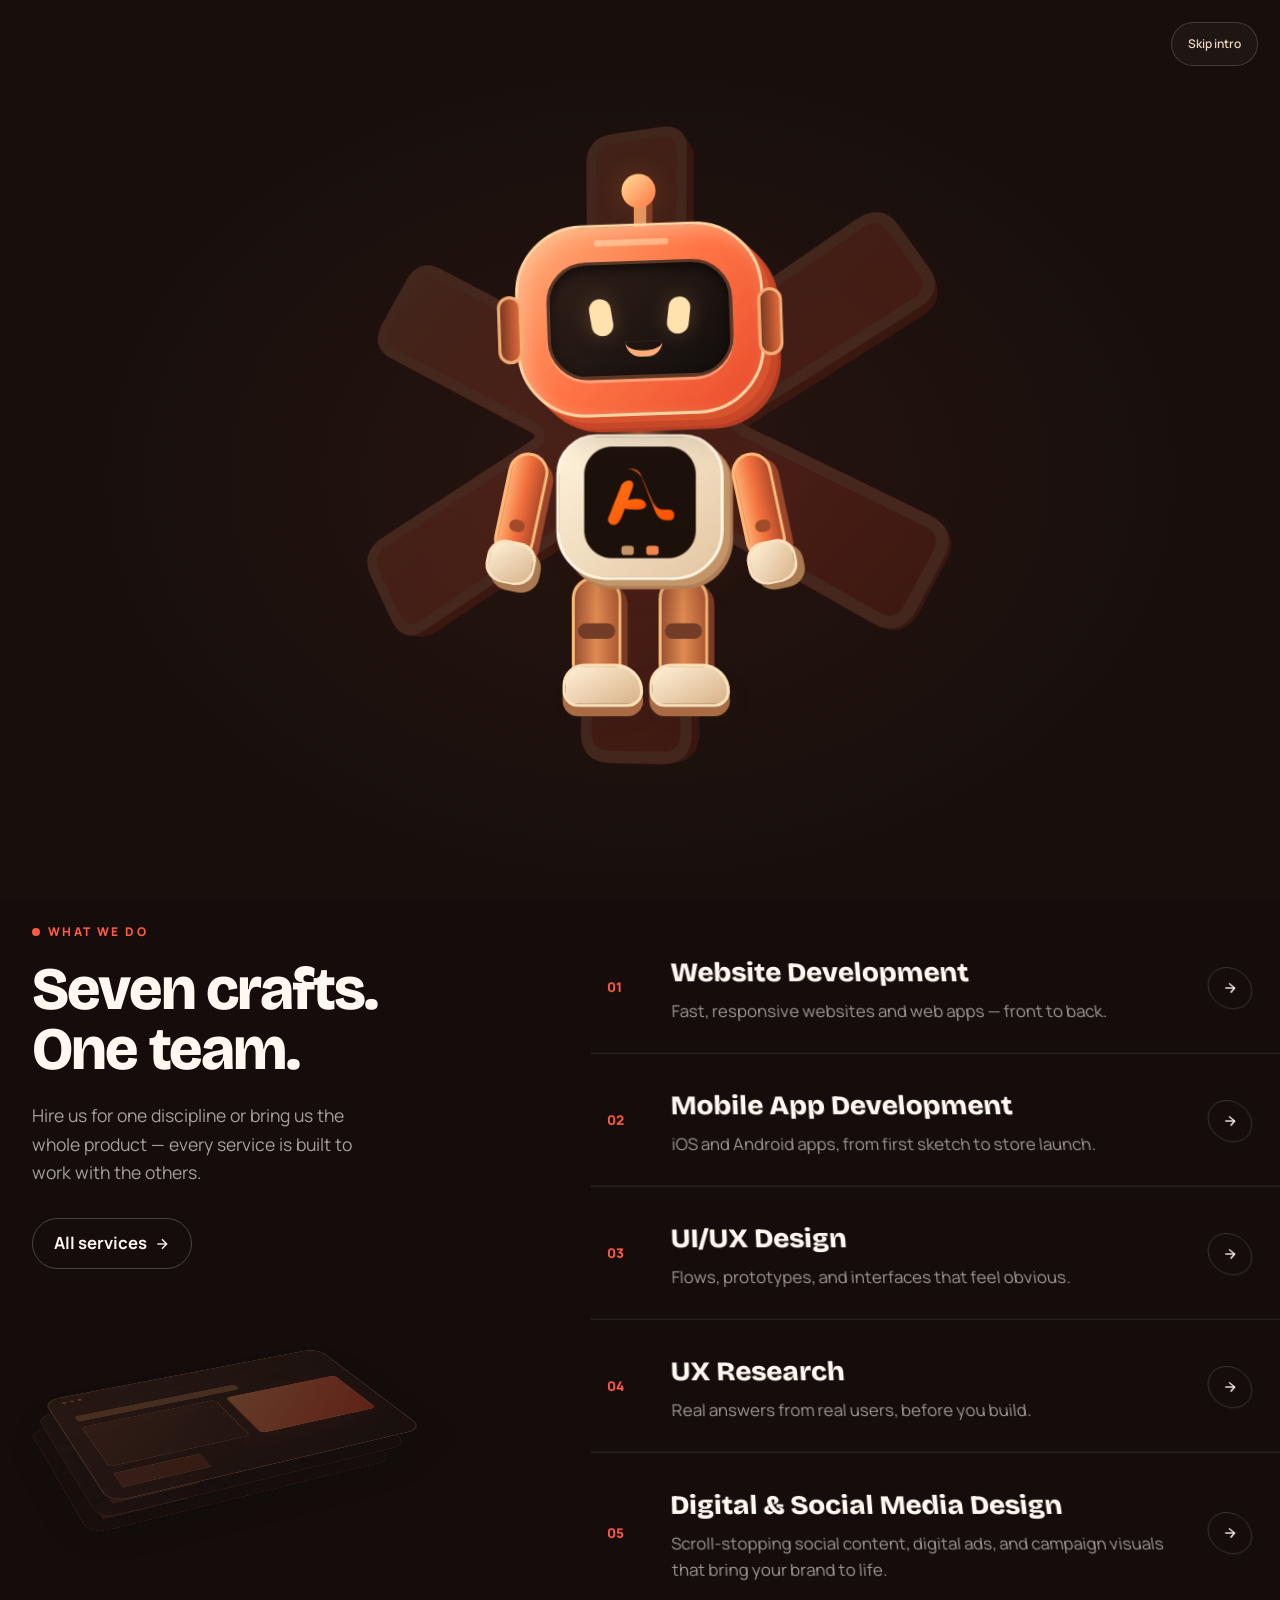
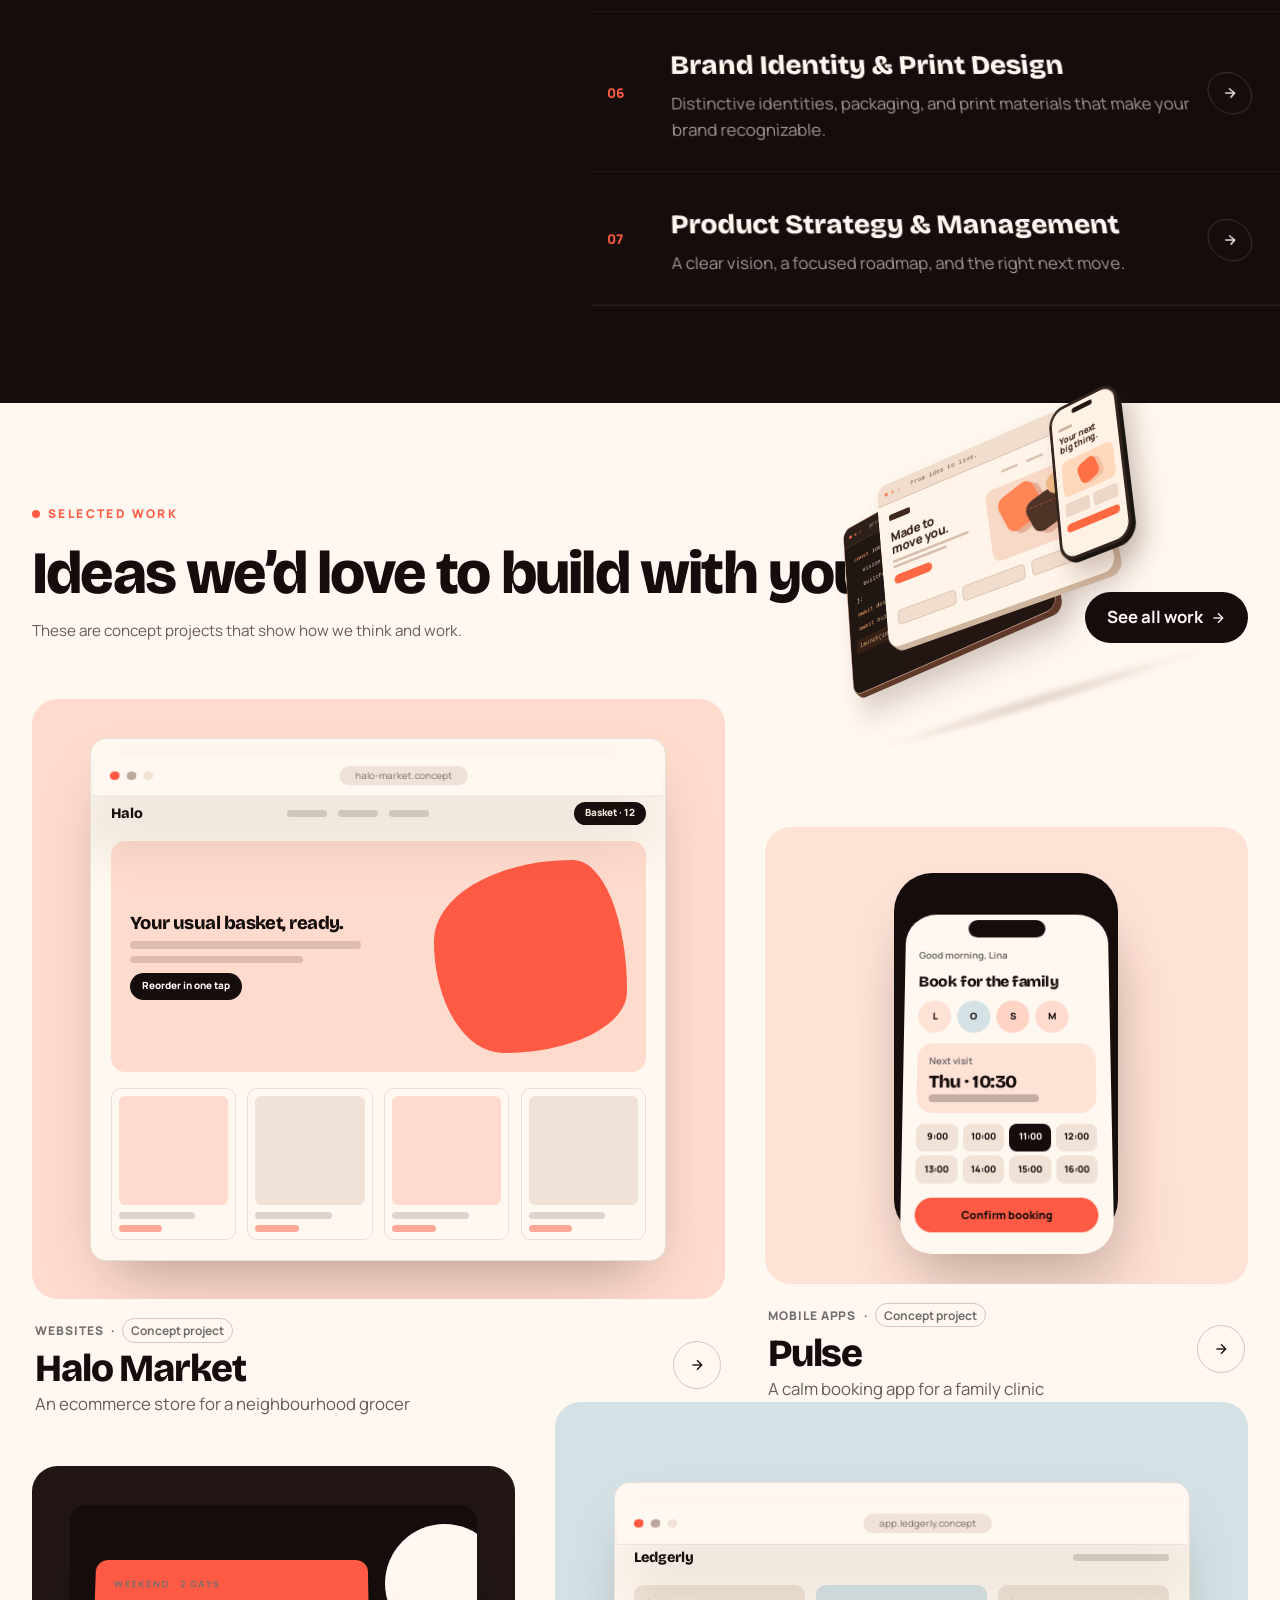
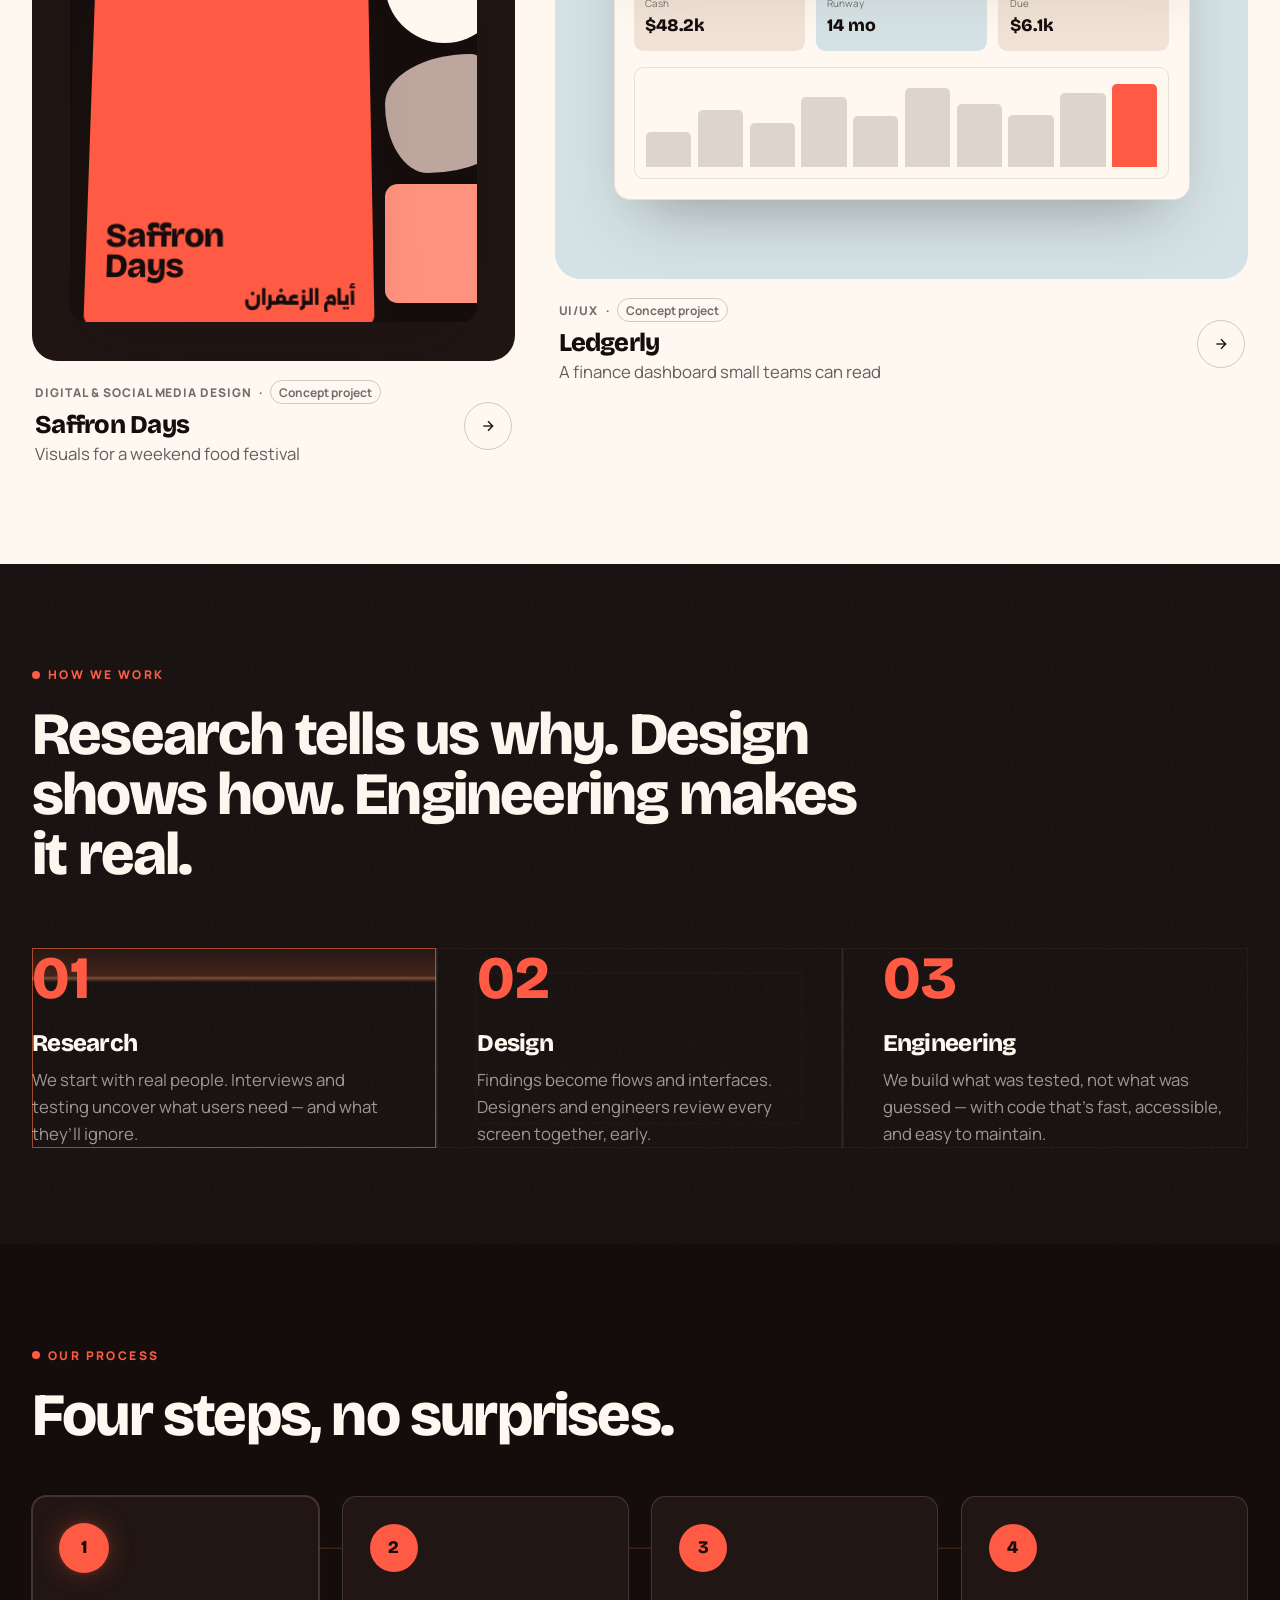
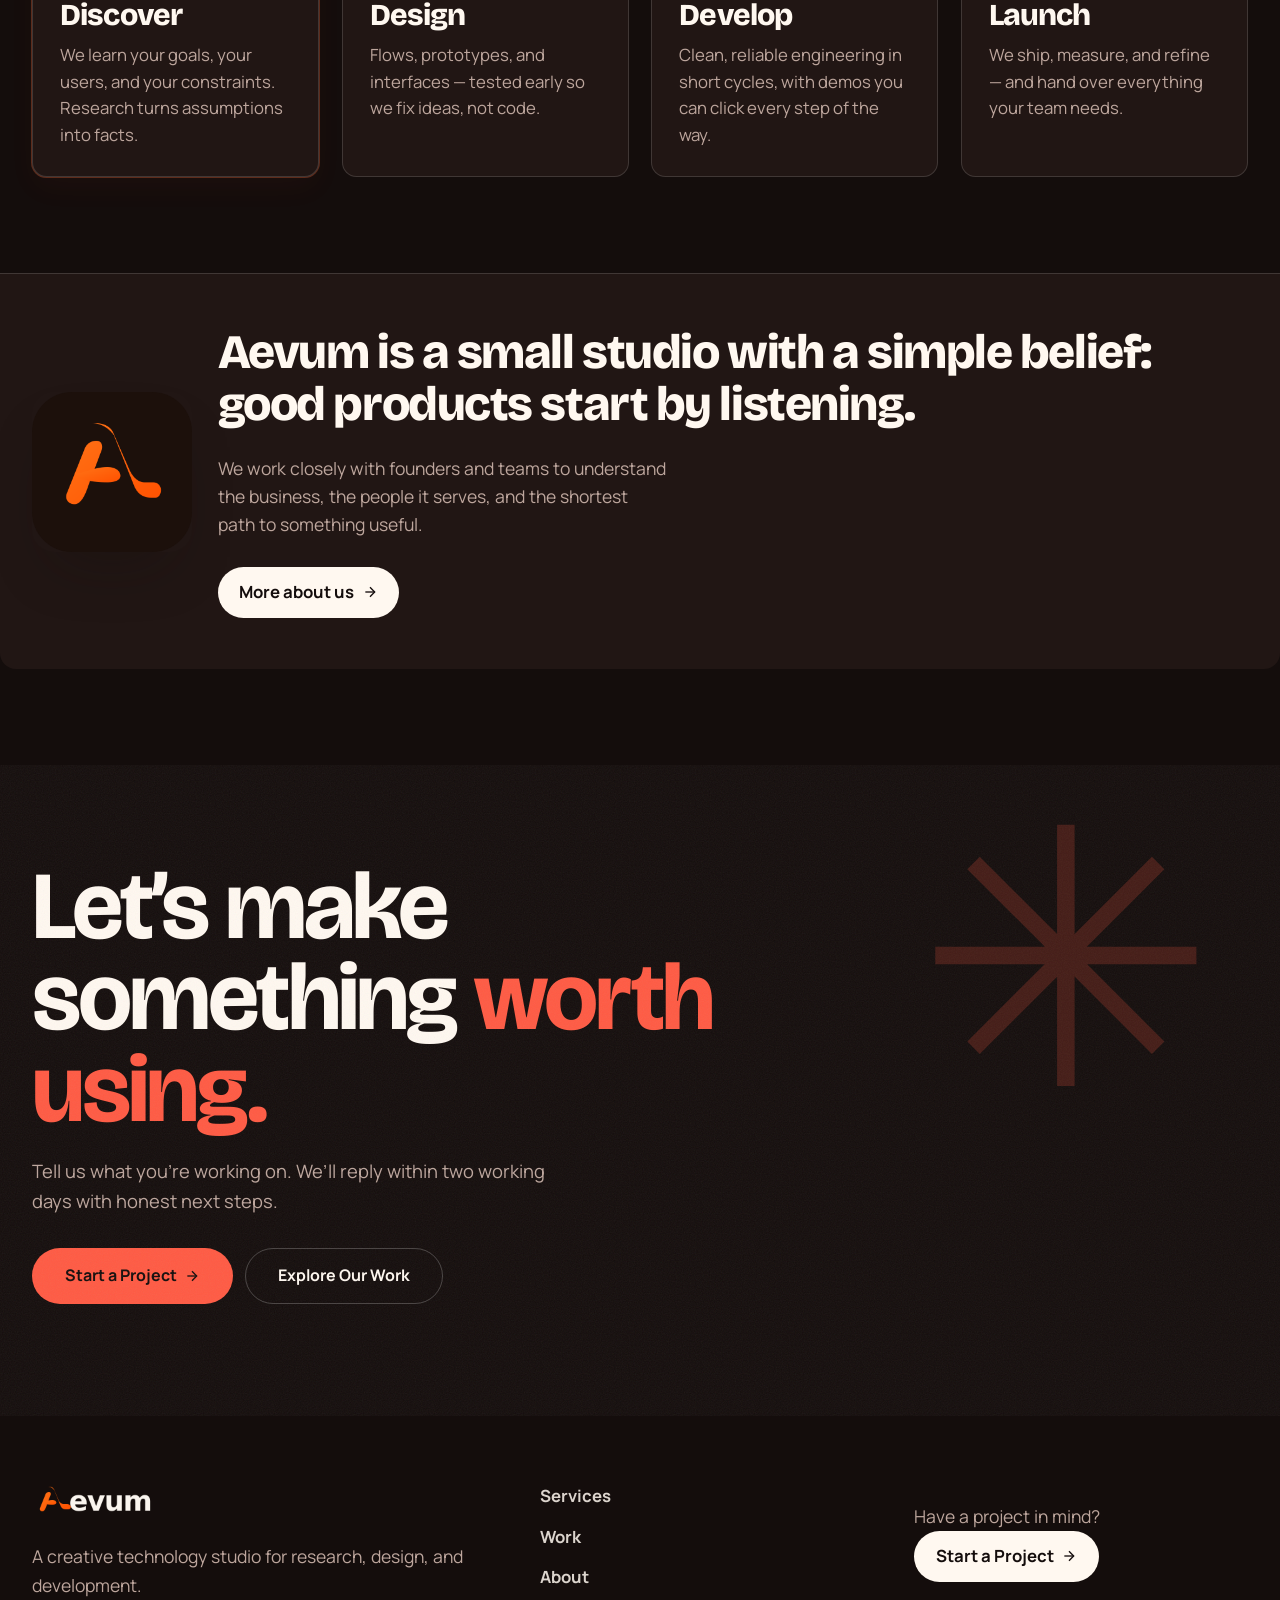
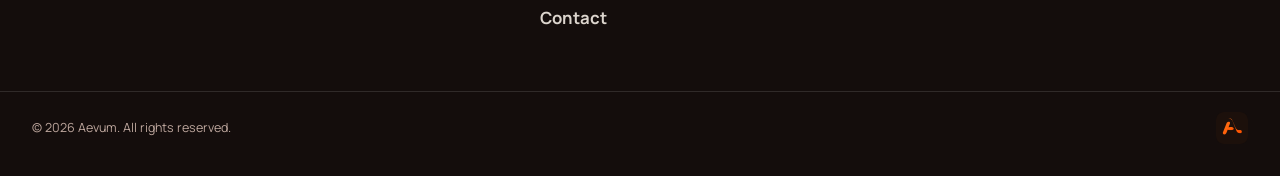
==== pages/index/index.html @ 6c9bf8fb "create" ====
<!DOCTYPE html>
<html lang="en" dir="ltr" data-title-en="Aevum — Websites &amp; mobile apps, designed and built" data-title-ar="Aevum — مواقع وتطبيقات، نصممها ونبنيها">
<head>
<meta charset="utf-8">
<meta name="viewport" content="width=device-width, initial-scale=1">
<title>Aevum — Websites &amp; mobile apps, designed and built</title>
<meta name="description" content="Aevum brings together websites, mobile apps, UI/UX, research, Digital &amp; Social Media Design, Brand Identity &amp; Print Design, and product strategy.">
<meta name="theme-color" content="#140D0C">
<link rel="icon" href="../images/favicon.png">
<link rel="preconnect" href="https://fonts.googleapis.com">
<link rel="preconnect" href="https://fonts.gstatic.com" crossorigin>
<link href="https://fonts.googleapis.com/css2?family=Alexandria:wght@500;700;800&family=Bricolage+Grotesque:opsz,wght@12..96,500;12..96,700;12..96,800&family=IBM+Plex+Sans+Arabic:wght@400;500;600;700&family=Manrope:wght@400;500;600;700;800&display=swap" rel="stylesheet">
<link rel="stylesheet" href="index.css">
<link rel="stylesheet" href="../shared/page-scenes.css">
<link rel="stylesheet" href="../shared/page-walker.css">
<link rel="stylesheet" href="../shared/logo-word-drips.css">
<link rel="stylesheet" href="../shared/mobile-refinement.css">
<link rel="stylesheet" href="../shared/header-glass.css">
<link rel="stylesheet" href="../shared/studio-intro.css">
</head>
<body data-page="home">
<a class="skip" href="#main" data-en="Skip to content" data-ar="تخطَّ إلى المحتوى">Skip to content</a>
<header class="site-header">
  <div class="wrap header-bar">
    <a class="logo" href="index.html" aria-label="Aevum — home"><img src="../images/logo.png" alt="Aevum" width="480" height="120"></a>
    <nav class="nav" aria-label="Main">
      <a href="../services/services.html" data-en="Services" data-ar="الخدمات">Services</a>
      <a href="../work/work.html" data-en="Work" data-ar="أعمالنا">Work</a>
      <a href="../about/about.html" data-en="About" data-ar="من نحن">About</a>
      <a href="../contact/contact.html" data-en="Contact" data-ar="تواصل معنا">Contact</a>
    </nav>
    <div class="tools">
      <div class="lang" role="group" aria-label="Language">
        <button type="button" data-set-lang="en" aria-pressed="true">EN</button>
        <button type="button" data-set-lang="ar" aria-pressed="false">ع</button>
      </div>
      <a class="btn btn-brand" href="../contact/contact.html"><span data-en="Start a Project" data-ar="ابدأ مشروعك">Start a Project</span><span class="flip ico" aria-hidden="true"><svg viewBox="0 0 24 24" fill="none" stroke="currentColor" stroke-width="2"><path d="M5 12h14"/><path d="m12 5 7 7-7 7"/></svg></span></a>
    </div>
    <button class="menu-btn" type="button" aria-expanded="false" aria-controls="mobile-menu" aria-label="Menu"><span></span></button>
  </div>
  <div class="wrap menu-panel" id="mobile-menu">
    <a href="../services/services.html" data-en="Services" data-ar="الخدمات">Services</a>
    <a href="../work/work.html" data-en="Work" data-ar="أعمالنا">Work</a>
    <a href="../about/about.html" data-en="About" data-ar="من نحن">About</a>
    <a href="../contact/contact.html" data-en="Contact" data-ar="تواصل معنا">Contact</a>
    <div class="menu-tools">
      <div class="lang" role="group" aria-label="Language">
        <button type="button" data-set-lang="en" aria-pressed="true">EN</button>
        <button type="button" data-set-lang="ar" aria-pressed="false">ع</button>
      </div>
      <a class="btn btn-brand" href="../contact/contact.html"><span data-en="Start a Project" data-ar="ابدأ مشروعك">Start a Project</span></a>
    </div>
  </div>
</header>
<main id="main">
  <section class="hero studio-hero">
    <img class="bg studio-art" src="../images/hero.jpg" alt="" aria-hidden="true" width="1920" height="1024">
    <div class="wrap hero-inner">
      <div class="hero-copy reveal">
        <p class="eyebrow"><i class="dot"></i><span data-en="Independent creative technology studio" data-ar="استوديو مستقل للتقنية الإبداعية">Independent creative technology studio</span></p>
        <h1>
          <span class="display">Aevum<span class="star">*</span></span>
          <span class="sub" data-en="Ideas into impact." data-ar="من الفكرة إلى الأثر.">Ideas into impact.</span>
        </h1>
        <p class="lede" data-en="Strategy, design, and technology. Connected to build brands and digital products that move your business forward." data-ar="الاستراتيجية والتصميم والتقنية معاً لبناء علامات ومنتجات رقمية تدفع أعمالك إلى الأمام.">Strategy, design, and technology. Connected to build brands and digital products that move your business forward.</p>
        <div class="actions">
          <a class="btn btn-brand btn-lg brand-button" href="../contact/contact.html"><span data-en="Start a Project" data-ar="ابدأ مشروعك">Start a Project</span><span class="flip ico" aria-hidden="true"><svg viewBox="0 0 24 24" fill="none" stroke="currentColor" stroke-width="2"><path d="M5 12h14"/><path d="m12 5 7 7-7 7"/></svg></span></a>
          <a class="btn btn-ghost btn-lg brand-button" href="../work/work.html"><span data-en="Selected work" data-ar="أعمال مختارة">Selected work</span><span class="flip ico" aria-hidden="true"><svg viewBox="0 0 24 24" fill="none" stroke="currentColor" stroke-width="2"><path d="M5 12h14"/><path d="m12 5 7 7-7 7"/></svg></span></a>
        </div>
      </div>
      <p class="pulse"><i></i><span data-en="Built on curiosity. Made for people." data-ar="نبدأ بالفضول. ونصمم للناس.">Built on curiosity. Made for people.</span></p>
    </div>
  </section>

  <div class="marquee" aria-hidden="true">
    <div class="marquee-track animate-marquee">
      <span>Website Development<i></i></span>
      <span>Mobile App Development<i></i></span>
      <span>UI/UX Design<i></i></span>
      <span>UX Research<i></i></span>
      <span>Digital &amp; Social Media Design<i></i></span>
      <span>Brand Identity &amp; Print Design<i></i></span>
      <span>Product Strategy &amp; Management<i></i></span>
      <span>Website Development<i></i></span>
      <span>Mobile App Development<i></i></span>
      <span>UI/UX Design<i></i></span>
      <span>UX Research<i></i></span>
      <span>Digital &amp; Social Media Design<i></i></span>
      <span>Brand Identity &amp; Print Design<i></i></span>
      <span>Product Strategy &amp; Management<i></i></span>
    </div>
  </div>

  <section class="section">
    <div class="wrap split">
      <div class="sticky-title lg:sticky">
        <p class="eyebrow"><i class="dot"></i><span data-en="What we do" data-ar="ماذا نقدّم">What we do</span></p>
        <h2 data-en="Seven crafts. One team." data-ar="سبع مهارات. فريق واحد.">Seven crafts. One team.</h2>
        <p class="lede" data-en="Hire us for one discipline or bring us the whole product — every service is built to work with the others." data-ar="اطلب منا تخصصاً واحداً أو المنتج كاملاً، فكل خدمة مصممة لتعمل مع الأخرى.">Hire us for one discipline or bring us the whole product — every service is built to work with the others.</p>
        <a class="btn btn-ghost" href="../services/services.html"><span data-en="All services" data-ar="كل الخدمات">All services</span><span class="flip ico" aria-hidden="true"><svg viewBox="0 0 24 24" fill="none" stroke="currentColor" stroke-width="2"><path d="M5 12h14"/><path d="m12 5 7 7-7 7"/></svg></span></a>
      </div>
      <ul class="service-list">
        <li class="reveal">
          <a class="service-row" href="../services/services.html#web">
            <span class="num">01</span>
            <span><strong data-en="Website Development" data-ar="تطوير المواقع الإلكترونية">Website Development</strong><em data-en="Fast, responsive websites and web apps — front to back." data-ar="مواقع وتطبيقات ويب سريعة ومتجاوبة، من الواجهة حتى الخادم.">Fast, responsive websites and web apps — front to back.</em></span>
            <span class="round-arrow"><span class="flip ico" aria-hidden="true"><svg viewBox="0 0 24 24" fill="none" stroke="currentColor" stroke-width="2"><path d="M5 12h14"/><path d="m12 5 7 7-7 7"/></svg></span></span>
          </a>
        </li>
        <li class="reveal d1">
          <a class="service-row" href="../services/services.html#mobile">
            <span class="num">02</span>
            <span><strong data-en="Mobile App Development" data-ar="تطوير تطبيقات الجوال">Mobile App Development</strong><em data-en="iOS and Android apps, from first sketch to store launch." data-ar="تطبيقات iOS وأندرويد، من الفكرة الأولى حتى الإطلاق في المتاجر.">iOS and Android apps, from first sketch to store launch.</em></span>
            <span class="round-arrow"><span class="flip ico" aria-hidden="true"><svg viewBox="0 0 24 24" fill="none" stroke="currentColor" stroke-width="2"><path d="M5 12h14"/><path d="m12 5 7 7-7 7"/></svg></span></span>
          </a>
        </li>
        <li class="reveal d2">
          <a class="service-row" href="../services/services.html#uiux">
            <span class="num">03</span>
            <span><strong data-en="UI/UX Design" data-ar="تصميم واجهات وتجربة المستخدم">UI/UX Design</strong><em data-en="Flows, prototypes, and interfaces that feel obvious." data-ar="مسارات ونماذج وواجهات تبدو بديهية.">Flows, prototypes, and interfaces that feel obvious.</em></span>
            <span class="round-arrow"><span class="flip ico" aria-hidden="true"><svg viewBox="0 0 24 24" fill="none" stroke="currentColor" stroke-width="2"><path d="M5 12h14"/><path d="m12 5 7 7-7 7"/></svg></span></span>
          </a>
        </li>
        <li class="reveal d3">
          <a class="service-row" href="../services/services.html#research">
            <span class="num">04</span>
            <span><strong data-en="UX Research" data-ar="أبحاث تجربة المستخدم">UX Research</strong><em data-en="Real answers from real users, before you build." data-ar="إجابات حقيقية من مستخدمين حقيقيين قبل أن تبني.">Real answers from real users, before you build.</em></span>
            <span class="round-arrow"><span class="flip ico" aria-hidden="true"><svg viewBox="0 0 24 24" fill="none" stroke="currentColor" stroke-width="2"><path d="M5 12h14"/><path d="m12 5 7 7-7 7"/></svg></span></span>
          </a>
        </li>
        <li class="reveal d4">
          <a class="service-row" href="../services/services.html#visual">
            <span class="num">05</span>
            <span><strong data-en="Digital &amp; Social Media Design" data-ar="Digital &amp; Social Media Design">Digital &amp; Social Media Design</strong><em data-en="Scroll-stopping social content, digital ads, and campaign visuals that bring your brand to life." data-ar="محتوى لوسائل التواصل يلفت الأنظار، وإعلانات رقمية ومرئيات للحملات تمنح علامتك حضوراً نابضاً بالحياة.">Scroll-stopping social content, digital ads, and campaign visuals that bring your brand to life.</em></span>
            <span class="round-arrow"><span class="flip ico" aria-hidden="true"><svg viewBox="0 0 24 24" fill="none" stroke="currentColor" stroke-width="2"><path d="M5 12h14"/><path d="m12 5 7 7-7 7"/></svg></span></span>
          </a>
        </li>
        <li class="reveal d5">
          <a class="service-row" href="../services/services.html#graphic">
            <span class="num">06</span>
            <span><strong data-en="Brand Identity &amp; Print Design" data-ar="Brand Identity &amp; Print Design">Brand Identity &amp; Print Design</strong><em data-en="Distinctive identities, packaging, and print materials that make your brand recognizable." data-ar="هويات مميزة وتغليف ومطبوعات تجعل علامتك سهلة التمييز والتعرّف.">Distinctive identities, packaging, and print materials that make your brand recognizable.</em></span>
            <span class="round-arrow"><span class="flip ico" aria-hidden="true"><svg viewBox="0 0 24 24" fill="none" stroke="currentColor" stroke-width="2"><path d="M5 12h14"/><path d="m12 5 7 7-7 7"/></svg></span></span>
          </a>
        </li>
        <li class="reveal d6">
          <a class="service-row" href="../services/services.html#strategy">
            <span class="num">07</span>
            <span><strong data-en="Product Strategy &amp; Management" data-ar="استراتيجية وإدارة المنتجات">Product Strategy &amp; Management</strong><em data-en="A clear vision, a focused roadmap, and the right next move." data-ar="رؤية واضحة وخارطة طريق مركّزة وخطوة تالية مدروسة.">A clear vision, a focused roadmap, and the right next move.</em></span>
            <span class="round-arrow"><span class="flip ico" aria-hidden="true"><svg viewBox="0 0 24 24" fill="none" stroke="currentColor" stroke-width="2"><path d="M5 12h14"/><path d="m12 5 7 7-7 7"/></svg></span></span>
          </a>
        </li>
      </ul>
    </div>
  </section>

  <section class="surface-light">
    <div class="wrap section">
      <div class="work-head reveal">
        <div>
          <p class="eyebrow"><i class="dot"></i><span data-en="Selected work" data-ar="أعمال مختارة">Selected work</span></p>
          <h2 data-en="Ideas we’d love to build with you." data-ar="أفكار نتمنى أن نبنيها معك.">Ideas we’d love to build with you.</h2>
          <p class="lede" data-en="These are concept projects that show how we think and work." data-ar="هذه مشاريع تجريبية توضح طريقة تفكيرنا وعملنا.">These are concept projects that show how we think and work.</p>
        </div>
        <a class="btn btn-dark" href="../work/work.html"><span data-en="See all work" data-ar="كل الأعمال">See all work</span><span class="flip ico" aria-hidden="true"><svg viewBox="0 0 24 24" fill="none" stroke="currentColor" stroke-width="2"><path d="M5 12h14"/><path d="m12 5 7 7-7 7"/></svg></span></a>
      </div>

      <div class="work-masonry">
        <a class="project-card span-7 reveal" href="../halo-market/halo-market.html">
          <div class="shot-pad accent">
            <div class="window" dir="ltr">
              <div class="win-bar">
                <span class="dot-r"></span><span class="dot-clay"></span><span class="dot-sand"></span>
                <span class="win-url">halo-market.concept</span>
              </div>
              <div class="win-body">
                <div class="win-top">
                  <strong class="brand-mini">Halo</strong>
                  <div class="nav-stubs"><i></i><i></i><i></i></div>
                  <span class="chip-dark">Basket · 12</span>
                </div>
                <div class="halo-hero">
                  <div>
                    <div class="font-display lg">Your usual basket, ready.</div>
                    <i class="bar w80"></i>
                    <i class="bar w60"></i>
                    <span class="chip-dark mt">Reorder in one tap</span>
                  </div>
                  <div class="blob brand"></div>
                </div>
                <div class="prod-row">
                  <div class="prod"><b class="swatch accent"></b><i class="bar w70"></i><i class="bar primary w40"></i></div>
                  <div class="prod"><b class="swatch sand"></b><i class="bar w70"></i><i class="bar primary w40"></i></div>
                  <div class="prod"><b class="swatch accent"></b><i class="bar w70"></i><i class="bar primary w40"></i></div>
                  <div class="prod"><b class="swatch sand"></b><i class="bar w70"></i><i class="bar primary w40"></i></div>
                </div>
              </div>
            </div>
          </div>
          <div class="project-meta">
            <div>
              <div class="meta"><span data-en="Websites" data-ar="مواقع">Websites</span><span aria-hidden="true">·</span><span class="pill" data-en="Concept project" data-ar="مشروع تجريبي">Concept project</span></div>
              <h3>Halo Market</h3>
              <p data-en="An ecommerce store for a neighbourhood grocer" data-ar="متجر إلكتروني لبقالة الحي">An ecommerce store for a neighbourhood grocer</p>
            </div>
            <span class="round-arrow dark"><span class="flip ico" aria-hidden="true"><svg viewBox="0 0 24 24" fill="none" stroke="currentColor" stroke-width="2"><path d="M5 12h14"/><path d="m12 5 7 7-7 7"/></svg></span></span>
          </div>
        </a>

        <a class="project-card span-5 shift-down reveal d2" href="../pulse-clinic/pulse-clinic.html">
          <div class="shot-pad mint tall">
            <div class="phone-shell" dir="ltr">
              <div class="phone-screen">
                <div class="notch"></div>
                <div class="phone-body">
                  <div class="tiny mute">Good morning, Lina</div>
                  <div class="font-display md">Book for the family</div>
                  <div class="avatars">
                    <span class="av mint">L</span>
                    <span class="av sky">O</span>
                    <span class="av lilac">S</span>
                    <span class="av accent">M</span>
                  </div>
                  <div class="next-visit">
                    <div class="tiny bold">Next visit</div>
                    <div class="font-display lg">Thu · 10:30</div>
                    <i class="bar dark w70"></i>
                  </div>
                  <div class="slots">
                    <span>9:00</span><span>10:00</span><span class="on">11:00</span><span>12:00</span>
                    <span>13:00</span><span>14:00</span><span>15:00</span><span>16:00</span>
                  </div>
                  <div class="confirm">Confirm booking</div>
                </div>
              </div>
            </div>
          </div>
          <div class="project-meta">
            <div>
              <div class="meta"><span data-en="Mobile Apps" data-ar="تطبيقات جوال">Mobile Apps</span><span aria-hidden="true">·</span><span class="pill" data-en="Concept project" data-ar="مشروع تجريبي">Concept project</span></div>
              <h3>Pulse</h3>
              <p data-en="A calm booking app for a family clinic" data-ar="تطبيق حجز هادئ لعيادة عائلية">A calm booking app for a family clinic</p>
            </div>
            <span class="round-arrow dark"><span class="flip ico" aria-hidden="true"><svg viewBox="0 0 24 24" fill="none" stroke="currentColor" stroke-width="2"><path d="M5 12h14"/><path d="m12 5 7 7-7 7"/></svg></span></span>
          </div>
        </a>

        <a class="project-card span-5 reveal" href="../saffron-days/saffron-days.html">
          <div class="shot-pad espresso-soft mid">
            <div class="poster-board" dir="ltr">
              <div class="poster-main">
                <div class="tiny bold up">Weekend · 2 days</div>
                <div>
                  <div class="font-display xl">Saffron<br>Days</div>
                  <div class="font-display lg ar" dir="rtl">أيام الزعفران</div>
                </div>
              </div>
              <div class="poster-side">
                <div class="circle cream"></div>
                <div class="blob clay"></div>
                <div class="tile glow"></div>
              </div>
            </div>
          </div>
          <div class="project-meta">
            <div>
              <div class="meta"><span data-en="Digital &amp; Social Media Design" data-ar="Digital &amp; Social Media Design">Digital &amp; Social Media Design</span><span aria-hidden="true">·</span><span class="pill" data-en="Concept project" data-ar="مشروع تجريبي">Concept project</span></div>
              <h3 class="sm">Saffron Days</h3>
              <p data-en="Visuals for a weekend food festival" data-ar="هوية بصرية لمهرجان طعام في عطلة نهاية الأسبوع">Visuals for a weekend food festival</p>
            </div>
            <span class="round-arrow dark"><span class="flip ico" aria-hidden="true"><svg viewBox="0 0 24 24" fill="none" stroke="currentColor" stroke-width="2"><path d="M5 12h14"/><path d="m12 5 7 7-7 7"/></svg></span></span>
          </div>
        </a>

        <a class="project-card span-7 shift-up reveal d2" href="../ledgerly/ledgerly.html">
          <div class="shot-pad sky mid">
            <div class="window" dir="ltr">
              <div class="win-bar">
                <span class="dot-r"></span><span class="dot-clay"></span><span class="dot-sand"></span>
                <span class="win-url">app.ledgerly.concept</span>
              </div>
              <div class="win-body">
                <div class="win-top">
                  <strong class="brand-mini">Ledgerly</strong>
                  <i class="bar w6"></i>
                </div>
                <div class="stats">
                  <div class="stat muted"><span>Cash</span><b>$48.2k</b></div>
                  <div class="stat sky"><span>Runway</span><b>14 mo</b></div>
                  <div class="stat muted"><span>Due</span><b>$6.1k</b></div>
                </div>
                <div class="chart">
                  <i style="height:40%"></i><i style="height:65%"></i><i style="height:50%"></i><i style="height:80%"></i><i style="height:58%"></i>
                  <i style="height:90%"></i><i style="height:72%"></i><i style="height:60%"></i><i style="height:85%"></i><i class="on" style="height:95%"></i>
                </div>
              </div>
            </div>
          </div>
          <div class="project-meta">
            <div>
              <div class="meta"><span data-en="UI/UX" data-ar="واجهات وتجربة">UI/UX</span><span aria-hidden="true">·</span><span class="pill" data-en="Concept project" data-ar="مشروع تجريبي">Concept project</span></div>
              <h3 class="sm">Ledgerly</h3>
              <p data-en="A finance dashboard small teams can read" data-ar="لوحة مالية تفهمها الفرق الصغيرة">A finance dashboard small teams can read</p>
            </div>
            <span class="round-arrow dark"><span class="flip ico" aria-hidden="true"><svg viewBox="0 0 24 24" fill="none" stroke="currentColor" stroke-width="2"><path d="M5 12h14"/><path d="m12 5 7 7-7 7"/></svg></span></span>
          </div>
        </a>
      </div>
    </div>
  </section>

  <section class="surface-dark grain">
    <div class="wrap section">
      <div class="reveal">
        <p class="eyebrow"><i class="dot"></i><span data-en="How we work" data-ar="كيف نعمل">How we work</span></p>
        <h2 class="wide" data-en="Research tells us why. Design shows how. Engineering makes it real." data-ar="البحث يخبرنا لماذا، والتصميم يرينا كيف، والهندسة تجعله حقيقة.">Research tells us why. Design shows how. Engineering makes it real.</h2>
      </div>
      <div class="how-grid">
        <article class="reveal">
          <div class="step-no">01</div>
          <h3 data-en="Research" data-ar="البحث">Research</h3>
          <p data-en="We start with real people. Interviews and testing uncover what users need — and what they’ll ignore." data-ar="نبدأ بأشخاص حقيقيين؛ فالمقابلات والاختبارات تكشف ما يحتاجه المستخدمون وما سيتجاهلونه.">We start with real people. Interviews and testing uncover what users need — and what they’ll ignore.</p>
        </article>
        <article class="reveal d2">
          <div class="step-no">02</div>
          <h3 data-en="Design" data-ar="التصميم">Design</h3>
          <p data-en="Findings become flows and interfaces. Designers and engineers review every screen together, early." data-ar="تتحول النتائج إلى مسارات وواجهات، ويراجع المصممون والمهندسون كل شاشة معاً منذ البداية.">Findings become flows and interfaces. Designers and engineers review every screen together, early.</p>
        </article>
        <article class="reveal d3">
          <div class="step-no">03</div>
          <h3 data-en="Engineering" data-ar="الهندسة">Engineering</h3>
          <p data-en="We build what was tested, not what was guessed — with code that’s fast, accessible, and easy to maintain." data-ar="نبني ما اختبرناه لا ما خمّناه، بشيفرة سريعة وسهلة الوصول والصيانة.">We build what was tested, not what was guessed — with code that’s fast, accessible, and easy to maintain.</p>
        </article>
      </div>
    </div>
  </section>

  <section class="section">
    <div class="wrap">
      <div class="reveal">
        <p class="eyebrow"><i class="dot"></i><span data-en="Our process" data-ar="مراحل العمل">Our process</span></p>
        <h2 data-en="Four steps, no surprises." data-ar="أربع خطوات، بلا مفاجآت.">Four steps, no surprises.</h2>
      </div>
      <ol class="process">
        <li class="reveal">
          <span class="badge-no">1</span>
          <h3 data-en="Discover" data-ar="الاكتشاف">Discover</h3>
          <p data-en="We learn your goals, your users, and your constraints. Research turns assumptions into facts." data-ar="نتعرّف على أهدافك ومستخدميك وقيودك، ونحوّل الافتراضات إلى حقائق عبر البحث.">We learn your goals, your users, and your constraints. Research turns assumptions into facts.</p>
        </li>
        <li class="reveal d1">
          <span class="badge-no">2</span>
          <h3 data-en="Design" data-ar="التصميم">Design</h3>
          <p data-en="Flows, prototypes, and interfaces — tested early so we fix ideas, not code." data-ar="مسارات ونماذج وواجهات نختبرها مبكراً، لنُصلح الأفكار لا الشيفرة.">Flows, prototypes, and interfaces — tested early so we fix ideas, not code.</p>
        </li>
        <li class="reveal d2">
          <span class="badge-no">3</span>
          <h3 data-en="Develop" data-ar="التطوير">Develop</h3>
          <p data-en="Clean, reliable engineering in short cycles, with demos you can click every step of the way." data-ar="هندسة نظيفة وموثوقة على مراحل قصيرة، مع عروض تجريبية تتفاعل معها في كل خطوة.">Clean, reliable engineering in short cycles, with demos you can click every step of the way.</p>
        </li>
        <li class="reveal d3">
          <span class="badge-no">4</span>
          <h3 data-en="Launch" data-ar="الإطلاق">Launch</h3>
          <p data-en="We ship, measure, and refine — and hand over everything your team needs." data-ar="نطلق ونقيس ونحسّن، ونسلّم فريقك كل ما يحتاجه.">We ship, measure, and refine — and hand over everything your team needs.</p>
        </li>
      </ol>
    </div>
  </section>

  <section class="section about-wrap">
    <div class="wrap about-band reveal">
      <img src="../images/icon.png" alt="" aria-hidden="true" width="160" height="160">
      <div>
        <h2 data-en="Aevum is a small studio with a simple belief: good products start by listening." data-ar="Aevum استوديو صغير يؤمن بفكرة بسيطة: المنتجات الجيدة تبدأ بالإصغاء.">Aevum is a small studio with a simple belief: good products start by listening.</h2>
        <p class="lede" data-en="We work closely with founders and teams to understand the business, the people it serves, and the shortest path to something useful." data-ar="نعمل عن قرب مع المؤسسين والفرق لفهم العمل والأشخاص الذين يخدمهم، وأقصر طريق إلى شيء مفيد فعلاً.">We work closely with founders and teams to understand the business, the people it serves, and the shortest path to something useful.</p>
        <a class="btn btn-light" href="../about/about.html"><span data-en="More about us" data-ar="المزيد عنا">More about us</span><span class="flip ico" aria-hidden="true"><svg viewBox="0 0 24 24" fill="none" stroke="currentColor" stroke-width="2"><path d="M5 12h14"/><path d="m12 5 7 7-7 7"/></svg></span></a>
      </div>
    </div>
  </section>

  <section class="cta grain">
    <span class="asterisk" aria-hidden="true">✳</span>
    <div class="wrap reveal">
      <h2><span data-en="Let’s make something " data-ar="لنصنع شيئاً ">Let’s make something </span><span class="star" data-en="worth using." data-ar="يستحق الاستخدام.">worth using.</span></h2>
      <p class="lede" data-en="Tell us what you’re working on. We’ll reply within two working days with honest next steps." data-ar="أخبرنا بما تعمل عليه، وسنردّ خلال يومي عمل بخطوات واضحة وصريحة.">Tell us what you’re working on. We’ll reply within two working days with honest next steps.</p>
      <div class="actions">
        <a class="btn btn-brand btn-lg brand-button" href="../contact/contact.html"><span data-en="Start a Project" data-ar="ابدأ مشروعك">Start a Project</span><span class="flip ico" aria-hidden="true"><svg viewBox="0 0 24 24" fill="none" stroke="currentColor" stroke-width="2"><path d="M5 12h14"/><path d="m12 5 7 7-7 7"/></svg></span></a>
        <a class="btn btn-ghost btn-lg" href="../work/work.html" data-en="Explore Our Work" data-ar="استكشف أعمالنا">Explore Our Work</a>
      </div>
    </div>
  </section>
</main>

<footer class="site-footer">
  <div class="wrap footer-grid">
    <div>
      <img src="../images/logo.png" alt="Aevum" width="480" height="120">
      <p class="lede" data-en="A creative technology studio for research, design, and development." data-ar="استوديو تقنية إبداعي للبحث والتصميم والتطوير.">A creative technology studio for research, design, and development.</p>
    </div>
    <nav aria-label="Footer">
      <a href="../services/services.html" data-en="Services" data-ar="الخدمات">Services</a>
      <a href="../work/work.html" data-en="Work" data-ar="أعمالنا">Work</a>
      <a href="../about/about.html" data-en="About" data-ar="من نحن">About</a>
      <a href="../contact/contact.html" data-en="Contact" data-ar="تواصل معنا">Contact</a>
    </nav>
    <div>
      <p class="lede" data-en="Have a project in mind?" data-ar="هل لديك مشروع في بالك؟">Have a project in mind?</p>
      <a class="btn btn-light" href="../contact/contact.html"><span data-en="Start a Project" data-ar="ابدأ مشروعك">Start a Project</span><span class="flip ico" aria-hidden="true"><svg viewBox="0 0 24 24" fill="none" stroke="currentColor" stroke-width="2"><path d="M5 12h14"/><path d="m12 5 7 7-7 7"/></svg></span></a>
    </div>
  </div>
  <div class="wrap legal">
    <span data-en="© 2026 Aevum. All rights reserved." data-ar="© 2026 Aevum. جميع الحقوق محفوظة.">© 2026 Aevum. All rights reserved.</span>
    <img src="../images/icon.png" alt="" aria-hidden="true">
  </div>
</footer>
<script src="index.js"></script>
<script src="../shared/page-scenes.js"></script>
<script src="../shared/page-walker.js"></script>
<script src="../shared/logo-word-drips.js"></script>
<script src="../shared/studio-intro.js"></script>
</body>
</html>
---- pages/index/index.css ----
:root {
  --espresso: oklch(16.8% 0.012 28);
  --espresso-soft: oklch(21.4% 0.019 30);
  --cream: oklch(98.2% 0.013 71);
  --sand: oklch(92.1% 0.022 63);
  --clay: oklch(74.3% 0.03 43);
  --primary: oklch(68.5% 0.204 31);
  --accent: color-mix(in oklab, var(--cream) 80%, var(--primary));
  --mint: color-mix(in oklab, var(--cream) 85%, var(--primary));
  --lilac: color-mix(in oklab, var(--cream) 75%, var(--primary));
  --sky: color-mix(in oklab, var(--cream) 72%, oklch(70% 0.08 230));
  --line: oklch(100% 0 0 / 14%);
  --line-strong: oklch(100% 0 0 / 22%);
  --line-dark: oklch(100% 0 0 / 12%);
  --max: 80rem;
  --font: Manrope, "IBM Plex Sans Arabic", system-ui, sans-serif;
  --display: "Bricolage Grotesque", Alexandria, system-ui, sans-serif;
  --ease: cubic-bezier(0.22, 1, 0.36, 1);
  --shadow-float: 0 30px 60px -25px color-mix(in oklab, var(--espresso) 35%, transparent);
  --shadow-glow: 0 18px 40px -14px color-mix(in oklab, var(--primary) 60%, transparent);
}
* { box-sizing: border-box; }
html { scroll-behavior: smooth; }
body {
  margin: 0;
  background: var(--espresso);
  color: var(--cream);
  font-family: var(--font);
  font-size: 1.05rem;
  line-height: 1.6;
}
img { max-width: 100%; display: block; }
a { color: inherit; text-decoration: none; }
button { font: inherit; color: inherit; }
h1, h2, h3, .display, .font-display { font-family: var(--display); letter-spacing: -0.03em; line-height: 0.98; }
p { margin: 0; }
ul, ol { margin: 0; padding: 0; list-style: none; }
.ico { display: inline-flex; width: 1rem; height: 1rem; }
.ico svg { width: 100%; height: 100%; }
[dir="rtl"] .flip { transform: scaleX(-1); }
.skip {
  position: absolute; left: 1rem; top: 1rem; z-index: 20;
  transform: translateY(-150%);
  background: var(--cream); color: var(--espresso);
  padding: 0.5rem 1rem; border-radius: 999px;
}
.skip:focus { transform: none; }
.wrap { width: min(var(--max), 100%); margin-inline: auto; padding-inline: 1.25rem; }
.site-header {
  position: sticky; top: 0; z-index: 30;
  background: transparent;
  border-bottom: 1px solid transparent;
  transition: background 0.3s var(--ease, ease), border-color 0.3s, box-shadow 0.3s, backdrop-filter 0.3s;
}
.site-header.is-scrolled {
  background: color-mix(in oklab, var(--espresso) 90%, transparent);
  backdrop-filter: blur(18px);
  border-bottom-color: oklch(100% 0 0 / 10%);
}
.header-bar { position: relative; height: 5rem; display: flex; align-items: center; gap: 1rem; }
.logo img { height: 2.4rem; width: auto; }
.nav { display: none; gap: 0.15rem; position: absolute; left: 50%; transform: translateX(-50%); }
.nav a {
  position: relative;
  padding: 0.45rem 0.9rem; border-radius: 0.7rem; border: 1px solid transparent;
  font-weight: 700; font-size: 0.92rem;
  color: color-mix(in oklab, var(--cream) 82%, transparent);
}
.nav a:hover { color: var(--cream); }
.nav a:not([aria-current="page"])::after {
  content: "";
  position: absolute; left: 0.9rem; right: 0.9rem; bottom: 0.28rem;
  height: 1.5px; background: var(--primary);
  transform: scaleX(0); transform-origin: center;
  transition: transform 1.1s var(--ease);
}
.nav a:not([aria-current="page"]):hover::after { transform: scaleX(1); }
.nav a[aria-current="page"] { color: var(--primary); border-color: var(--primary); }
.tools { display: none; align-items: center; gap: 0.75rem; margin-inline-start: auto; }
.lang { display: flex; border: 1px solid var(--line-strong); border-radius: 999px; padding: 0.2rem; }
.lang button, .menu-btn { background: transparent; border: 0; cursor: pointer; }
.lang button { min-width: 2.6rem; min-height: 2.2rem; border-radius: 999px; font-weight: 800; font-size: 0.78rem; }
.lang button[aria-pressed="true"] { background: var(--cream); color: var(--espresso); }
.btn {
  display: inline-flex; align-items: center; justify-content: center; gap: 0.45rem;
  min-height: 3rem; padding: 0.7rem 1.3rem; border-radius: 999px;
  font-weight: 700; border: 1px solid transparent;
  transition: transform 0.3s var(--ease), background 0.3s, filter 0.3s, opacity 0.3s, color 0.3s, border-color 0.3s;
}
.btn-brand { background: var(--primary); color: var(--espresso); box-shadow: var(--shadow-glow); }
.tools .btn-brand { min-height: 2.75rem; padding: 0.5rem 1.2rem; font-size: 0.95rem; }
.btn-brand:hover { transform: translateY(-2px); filter: brightness(1.05); }
.btn-ghost { border-color: var(--line-strong); }
.btn-ghost:hover { background: var(--cream); color: var(--espresso); border-color: var(--cream); }
.btn-light { background: var(--cream); color: var(--espresso); }
.btn-light:hover { transform: translateY(-2px); background: var(--sand); }
.btn-dark { background: var(--espresso); color: var(--cream); }
.btn-dark:hover { transform: translateY(-2px); opacity: 0.85; }
.btn-lg { min-height: 3.5rem; padding: 0.85rem 2rem; font-size: 1rem; }
.menu-btn {
  width: 3rem; height: 3rem; border-radius: 999px; border: 1px solid var(--line-strong);
  display: grid; place-items: center; margin-inline-start: auto;
}
.menu-btn span, .menu-btn span:before, .menu-btn span:after {
  display: block; width: 1.1rem; height: 2px; background: var(--cream); position: relative; content: "";
}
.menu-btn span:before { position: absolute; top: -6px; }
.menu-btn span:after { position: absolute; top: 6px; }
.menu-panel { display: none; border-top: 1px solid var(--line); padding: 1rem 0 1.5rem; }
.menu-panel.is-open { display: grid; gap: 0.4rem; }
.menu-panel > a { font-weight: 800; font-size: 1.4rem; font-family: var(--display); padding: 0.35rem 0; }
.menu-panel .menu-tools { display: flex; flex-wrap: wrap; gap: 0.75rem; align-items: center; margin-top: 0.8rem; }
.menu-panel .lang { flex-shrink: 0; }
.menu-panel .btn {
  font-family: var(--sans);
  font-size: 0.95rem;
  font-weight: 700;
  min-height: 2.75rem;
  padding: 0.5rem 1.25rem;
  width: fit-content;
}

.hero { position: relative; isolation: isolate; overflow: hidden; }
.hero img.bg {
  position: absolute; inset: 0; width: 100%; height: 100%; object-fit: cover; z-index: -2;
  animation: arrive 1.8s var(--ease) both;
}
.hero:after {
  content: ""; position: absolute; inset: 0; z-index: -1;
  background: linear-gradient(90deg, oklch(16% 0.02 28 / 55%) 0%, oklch(16% 0.02 28 / 18%) 48%, oklch(16% 0.02 28 / 0%) 100%);
}
[dir="rtl"] .hero:after { background: linear-gradient(270deg, oklch(16% 0.02 28 / 55%) 0%, oklch(16% 0.02 28 / 18%) 48%, oklch(16% 0.02 28 / 0%) 100%); }
.hero-inner { padding: 3rem 0 4rem; }
.hero-copy { max-width: 40rem; }
.eyebrow { display: inline-flex; align-items: center; gap: 0.5rem; color: var(--primary); font-size: 0.75rem; font-weight: 800; letter-spacing: 0.2em; text-transform: uppercase; }
.dot { width: 0.5rem; height: 0.5rem; border-radius: 999px; background: var(--primary); flex-shrink: 0; }
.hero h1 .display { display: block; font-size: clamp(4rem, 12vw, 8rem); font-weight: 800; line-height: 0.95; }
.hero h1 .sub { display: block; margin-top: 1.15rem; max-width: 36rem; font-size: clamp(2rem, 5vw, 3rem); font-weight: 800; }
.star { color: var(--primary); }
.lede { margin-top: 1.4rem; max-width: 28rem; color: var(--clay); font-size: 1.1rem; }
.actions { display: flex; flex-wrap: wrap; gap: 0.75rem; margin-top: 2rem; }
.pulse { display: flex; align-items: center; gap: 0.6rem; margin-top: 2.5rem; color: var(--clay); font-size: 0.78rem; font-weight: 700; }
.pulse i { width: 0.5rem; height: 0.5rem; border-radius: 999px; background: var(--primary); display: block; animation: pulse 1.6s ease-in-out infinite; }

.marquee { overflow: hidden; background: var(--cream); color: var(--espresso); border-block: 1px solid color-mix(in oklab, var(--espresso) 10%, transparent); }
.marquee-track { display: flex; gap: 2.5rem; width: max-content; padding: 1.15rem 0; animation: marquee 32s linear infinite; }
.marquee-track:hover { animation-play-state: paused; }
.marquee-track span { display: inline-flex; align-items: center; gap: 2.5rem; font-family: var(--display); font-weight: 800; font-size: clamp(1.4rem, 2vw, 1.9rem); }
.marquee-track i { width: 0.7rem; height: 0.7rem; border-radius: 999px; background: var(--primary); display: block; }
[dir="rtl"] .marquee-track { animation-name: marquee-rtl; }

.section { padding: 6rem 0; }
.section h2, .surface-light h2, .surface-dark h2 { font-size: clamp(2.4rem, 5vw, 3.75rem); font-weight: 800; margin: 1.1rem 0 0; line-height: 1; }
h2.wide { max-width: 52rem; }
.split { display: grid; gap: 2.5rem; align-items: start; }
.sticky-title { display: grid; align-content: start; align-self: start; gap: 0; position: relative; }
.sticky-title h2 { max-width: 12ch; }
.sticky-title .lede { margin-top: 1.4rem; max-width: 22rem; color: color-mix(in oklab, var(--cream) 62%, transparent); }
.sticky-title .btn { margin-top: 2rem; width: fit-content; }
.service-list { border-top: 0; }
.service-row {
  display: grid; grid-template-columns: 3rem minmax(0, 1fr) auto; gap: 1rem; align-items: center;
  padding: 1.75rem 0; border-bottom: 1px solid oklch(100% 0 0 / 8%);
}
@media (min-width: 640px) { .service-row { padding-inline: 1rem; } }
.service-row:hover { background: var(--espresso-soft); }
.service-row strong { display: block; font-family: var(--display); font-size: clamp(1.5rem, 2.2vw, 1.9rem); font-weight: 800; }
.service-row em { display: block; font-style: normal; color: color-mix(in oklab, var(--cream) 58%, transparent); margin-top: 0.25rem; }
.num { color: var(--primary); font-weight: 800; font-size: 0.85rem; }
.round-arrow {
  display: grid; place-items: center; width: 2.75rem; height: 2.75rem; flex-shrink: 0;
  border-radius: 999px; border: 1px solid oklch(100% 0 0 / 15%);
  transition: background 0.3s, color 0.3s, border-color 0.3s;
}
.service-row:hover .round-arrow { background: var(--primary); color: var(--espresso); border-color: transparent; }
.round-arrow.dark { width: 3rem; height: 3rem; border-color: color-mix(in oklab, var(--espresso) 20%, transparent); margin-top: 1.4rem; }
.project-card:hover .round-arrow.dark { background: var(--espresso); color: var(--cream); }

.surface-light { background: var(--cream); color: var(--espresso); }
.surface-light .lede { color: color-mix(in oklab, var(--espresso) 62%, white); }
.surface-light .eyebrow { color: var(--primary); }
.surface-light .meta { color: color-mix(in oklab, var(--espresso) 55%, white); }
.surface-dark { background: var(--espresso); color: var(--cream); }
.grain { position: relative; }
.grain:before {
  content: ""; pointer-events: none; position: absolute; inset: 0; opacity: 0.07;
  background-image: url("data:image/svg+xml;utf8,<svg xmlns='http://www.w3.org/2000/svg' width='160' height='160'><filter id='n'><feTurbulence type='fractalNoise' baseFrequency='.85' numOctaves='4' stitchTiles='stitch'/></filter><rect width='100%' height='100%' filter='url(%23n)'/></svg>");
}

.work-head { display: flex; flex-wrap: wrap; align-items: end; justify-content: space-between; gap: 1.5rem; }
.work-head .lede { margin-top: 1rem; max-width: 36rem; font-size: 0.95rem; }
.work-masonry { display: grid; gap: 3rem; margin-top: 3.5rem; }
.project-card { display: grid; gap: 1.2rem; }
.project-card h3 { margin: 0.45rem 0 0; font-size: clamp(1.8rem, 3vw, 2.4rem); font-weight: 800; }
.project-card h3.sm { font-size: 1.6rem; }
.project-card p { margin-top: 0.25rem; color: color-mix(in oklab, var(--espresso) 62%, white); }
.project-meta { display: flex; align-items: flex-start; justify-content: space-between; gap: 1rem; padding-inline: 0.2rem; }
.meta { font-size: 0.75rem; font-weight: 800; letter-spacing: 0.08em; text-transform: uppercase; display: flex; flex-wrap: wrap; align-items: center; gap: 0.45rem; }
.pill { border: 1px solid color-mix(in oklab, var(--espresso) 20%, transparent); border-radius: 999px; padding: 0.1rem 0.5rem; letter-spacing: 0; text-transform: none; font-weight: 700; }

.shot-pad {
  min-height: 22rem; border-radius: 1.6rem; display: grid; place-items: center;
  padding: 1.5rem; overflow: hidden;
  transition: transform 0.7s var(--ease);
}
.shot-pad.tall { min-height: 26rem; }
.shot-pad.mid { min-height: 20rem; }
.project-card:hover .shot-pad { transform: scale(1.02); }
.shot-pad.accent { background: var(--accent); }
.shot-pad.mint { background: var(--mint); }
.shot-pad.sky { background: var(--sky); }
.shot-pad.espresso-soft { background: var(--espresso-soft); }

.window {
  width: 100%; max-width: 36rem; overflow: hidden; border-radius: 1rem;
  border: 1px solid color-mix(in oklab, var(--espresso) 10%, transparent);
  background: var(--cream); color: var(--espresso); box-shadow: var(--shadow-float);
}
.win-bar { display: flex; align-items: center; gap: 0.45rem; border-bottom: 1px solid color-mix(in oklab, var(--espresso) 10%, transparent); padding: 0.7rem 1rem; }
.dot-r, .dot-clay, .dot-sand { width: 0.62rem; height: 0.62rem; border-radius: 999px; }
.dot-r { background: var(--primary); }
.dot-clay { background: var(--clay); }
.dot-sand { background: var(--sand); }
.win-url { margin-inline: auto; border-radius: 999px; background: var(--sand); color: color-mix(in oklab, var(--espresso) 55%, white); padding: 0.15rem 1rem; font-size: 0.62rem; }
.win-body { display: grid; gap: 1rem; padding: 1.2rem; }
.win-top { display: flex; align-items: center; justify-content: space-between; gap: 0.75rem; }
.brand-mini { font-family: var(--display); font-size: 0.9rem; font-weight: 800; }
.nav-stubs { display: flex; gap: 0.7rem; }
.nav-stubs i, .bar { display: block; height: 0.45rem; border-radius: 999px; background: color-mix(in oklab, var(--espresso) 15%, transparent); }
.nav-stubs i { width: 2.5rem; }
.bar.w80 { width: 80%; } .bar.w60 { width: 60%; } .bar.w70 { width: 70%; } .bar.w40 { width: 40%; } .bar.w6 { width: 6rem; }
.bar.primary { background: color-mix(in oklab, var(--primary) 50%, transparent); }
.bar.dark { background: color-mix(in oklab, var(--espresso) 25%, transparent); }
.chip-dark { border-radius: 999px; background: var(--espresso); color: var(--cream); padding: 0.2rem 0.7rem; font-size: 0.62rem; font-weight: 800; width: fit-content; }
.chip-dark.mt { margin-top: 0.6rem; display: inline-block; padding: 0.35rem 0.75rem; }
.halo-hero { display: grid; grid-template-columns: 3fr 2fr; align-items: center; gap: 1rem; border-radius: 0.9rem; padding: 1.2rem; background: var(--accent); }
.halo-hero .lg { font-size: 1.25rem; font-weight: 800; line-height: 1.15; }
.halo-hero .bar { margin-top: 0.45rem; }
.blob { border-radius: 72% 28% 64% 36% / 42% 68% 32% 58%; }
.blob.brand { aspect-ratio: 1; background: var(--primary); }
.blob.clay { aspect-ratio: 1; background: var(--clay); }
.prod-row { display: grid; grid-template-columns: repeat(4, 1fr); gap: 0.7rem; }
.prod { display: grid; gap: 0.4rem; border: 1px solid color-mix(in oklab, var(--espresso) 10%, transparent); border-radius: 0.6rem; padding: 0.45rem; }
.swatch { display: block; aspect-ratio: 1; border-radius: 0.4rem; }
.swatch.accent { background: var(--accent); }
.swatch.sand { background: var(--sand); }

.phone-shell { width: 12.5rem; border-radius: 2.4rem; background: var(--espresso); padding: 0.45rem; box-shadow: var(--shadow-float); }
.phone-screen { position: relative; overflow: hidden; border-radius: 2rem; background: var(--cream); color: var(--espresso); }
.notch { position: absolute; left: 50%; top: 0.4rem; z-index: 1; width: 5rem; height: 1.15rem; transform: translateX(-50%); border-radius: 999px; background: var(--espresso); }
.phone-body { display: grid; gap: 0.7rem; padding: 2.3rem 0.9rem 1.3rem; }
.tiny { font-size: 0.62rem; color: color-mix(in oklab, var(--espresso) 55%, white); }
.tiny.bold, .tiny.mute { font-weight: 700; }
.tiny.up { text-transform: uppercase; letter-spacing: 0.14em; }
.font-display.md { font-size: 1rem; font-weight: 800; line-height: 1.15; }
.font-display.lg { font-size: 1.15rem; font-weight: 800; }
.font-display.xl { font-size: 2.1rem; font-weight: 800; line-height: 0.9; }
.avatars { display: flex; gap: 0.4rem; }
.av { width: 2.1rem; height: 2.1rem; border-radius: 999px; display: grid; place-items: center; font-size: 0.62rem; font-weight: 800; }
.av.mint { background: var(--mint); }
.av.sky { background: var(--sky); }
.av.lilac { background: var(--lilac); }
.av.accent { background: var(--accent); }
.next-visit { display: grid; gap: 0.25rem; border-radius: 1rem; padding: 0.7rem; background: var(--mint); }
.slots { display: grid; grid-template-columns: repeat(4, 1fr); gap: 0.3rem; }
.slots span { border-radius: 0.5rem; padding: 0.4rem 0; text-align: center; font-size: 0.58rem; font-weight: 800; background: var(--sand); }
.slots span.on { background: var(--espresso); color: var(--cream); }
.confirm { margin-top: 0.15rem; border-radius: 999px; background: var(--primary); color: var(--espresso); padding: 0.55rem; text-align: center; font-size: 0.68rem; font-weight: 800; }

.poster-board { width: 100%; max-width: 28rem; overflow: hidden; border-radius: 1rem; box-shadow: var(--shadow-float); }
.poster-board { display: grid; grid-template-columns: 2fr 1fr; gap: 0.7rem; background: var(--espresso); padding: 1.2rem; }
.poster-main { display: grid; aspect-ratio: 3/4; align-content: space-between; border-radius: 0.8rem; background: var(--primary); color: var(--espresso); padding: 1.2rem; }
.poster-main .ar { margin-top: 0.5rem; }
.poster-side { display: grid; gap: 0.7rem; }
.circle { aspect-ratio: 1; border-radius: 999px; }
.circle.cream { background: var(--cream); }
.tile { aspect-ratio: 1; border-radius: 0.8rem; }
.tile.glow { background: color-mix(in oklab, var(--primary) 70%, white); }

.stats { display: grid; grid-template-columns: repeat(3, 1fr); gap: 0.7rem; }
.stat { border-radius: 0.6rem; padding: 0.7rem; }
.stat span { display: block; font-size: 0.62rem; color: color-mix(in oklab, var(--espresso) 55%, white); }
.stat b { display: block; font-family: var(--display); font-size: 1.1rem; font-weight: 800; }
.stat.muted { background: var(--sand); }
.stat.sky { background: var(--sky); }
.chart { display: flex; align-items: end; gap: 0.4rem; height: 7rem; border: 1px solid color-mix(in oklab, var(--espresso) 10%, transparent); border-radius: 0.6rem; padding: 0.7rem; }
.chart i { flex: 1; display: block; border-radius: 0.3rem 0.3rem 0 0; background: color-mix(in oklab, var(--espresso) 15%, transparent); }
.chart i.on { background: var(--primary); }

.how-grid {
  display: grid;
  gap: 0;
  margin-top: 4rem;
  background: transparent;
  border: 0;
  border-radius: 0;
  overflow: visible;
}
.how-grid article {
  background: transparent;
  padding: 0 0 2.5rem;
  border: 0;
  border-bottom: 1px solid oklch(100% 0 0 / 10%);
}
.how-grid article:last-child { border-bottom: 0; padding-bottom: 0; }
.how-grid p { margin-top: 0.75rem; max-width: 28rem; color: color-mix(in oklab, var(--cream) 58%, transparent); }
.how-grid h3 { margin: 1.5rem 0 0; font-size: 1.5rem; font-weight: 800; }
.step-no { font-family: var(--display); font-size: clamp(3.2rem, 6vw, 3.75rem); color: var(--primary); font-weight: 800; line-height: 1; }

.process { display: grid; gap: 1.4rem; margin-top: 3.2rem; }
.process li {
  border: 1px solid var(--line); border-radius: 0.9rem; background: var(--espresso-soft);
  padding: 1.7rem; transition: transform 0.3s var(--ease), box-shadow 0.3s;
}
.process li:hover { transform: translateY(-4px); box-shadow: var(--shadow-float); }
.process h3 { margin: 1.8rem 0 0; font-size: 1.9rem; font-weight: 800; }
.process p { margin-top: 0.7rem; color: var(--clay); }
.badge-no {
  width: 3rem; height: 3rem; border-radius: 999px; display: grid; place-items: center;
  background: var(--primary); color: var(--espresso); font-family: var(--display); font-weight: 800; font-size: 1.1rem;
}

.about-wrap { padding-top: 0; }
.about-band {
  display: grid; gap: 1.6rem; align-items: center;
  border-top: 1px solid var(--line); background: var(--espresso-soft);
  padding: 2rem; border-radius: 0 0 1rem 1rem;
}
.about-band img { width: 7rem; height: 7rem; border-radius: 1.4rem; object-fit: cover; box-shadow: var(--shadow-float); }
.about-band h2 { font-size: clamp(1.8rem, 4vw, 3rem); margin: 0; line-height: 1.1; }
.about-band .btn { margin-top: 1.8rem; }

.cta { position: relative; overflow: hidden; padding: 6rem 0 7rem; }
.cta h2 { font-size: clamp(3rem, 8vw, 6rem); max-width: 14ch; margin: 0; line-height: 0.95; }
.cta .lede { max-width: 34rem; font-size: 1.15rem; }
.asterisk {
  position: absolute; inset-inline-end: 5%; top: 1.5rem;
  font-size: clamp(10rem, 28vw, 28rem); color: var(--primary); opacity: 0.2;
  font-family: var(--display); line-height: 1; pointer-events: none;
  animation: spin 30s linear infinite;
}

.site-footer { background: var(--espresso); padding: 4rem 0 2rem; }
.footer-grid { display: grid; gap: 2.5rem; }
.footer-grid img { height: 2.5rem; width: auto; margin-bottom: 1.1rem; }
.footer-grid nav { display: grid; gap: 0.45rem; align-content: start; font-weight: 700; }
.footer-grid nav a { width: fit-content; padding: 0.2rem 0; color: color-mix(in oklab, var(--cream) 85%, transparent); }
.footer-grid nav a:hover { color: color-mix(in oklab, var(--primary) 70%, white); }
.legal { display: flex; justify-content: space-between; gap: 1rem; align-items: center; margin-top: 3.5rem; padding-top: 1.3rem; border-top: 1px solid var(--line-dark); color: var(--clay); font-size: 0.78rem; }
.legal img { width: 2rem; height: 2rem; border-radius: 0.45rem; }

.reveal { opacity: 0; transform: translateY(1.75rem); transition: opacity 0.9s var(--ease), transform 0.9s var(--ease); }
.reveal.is-in { opacity: 1; transform: none; }
.d1 { transition-delay: 60ms; }
.d2 { transition-delay: 120ms; }
.d3 { transition-delay: 180ms; }
.d4 { transition-delay: 240ms; }
.d5 { transition-delay: 300ms; }
.d6 { transition-delay: 360ms; }

@keyframes arrive { from { opacity: 0; transform: scale(1.035); } to { opacity: 1; transform: none; } }
@keyframes pulse { 50% { opacity: 0.35; } }
@keyframes marquee { to { transform: translateX(-50%); } }
@keyframes marquee-rtl { to { transform: translateX(50%); } }
@keyframes spin { to { transform: rotate(360deg); } }

@media (min-width: 900px) {
  .nav, .tools { display: flex; }
  .menu-btn { display: none; }
  .hero-inner { padding: 5rem 0 6rem; }
  .split { grid-template-columns: 1fr 1.4fr; gap: 3.5rem; align-items: start; }
  .sticky-title.lg\:sticky { position: sticky; top: 7rem; }
  .work-masonry { grid-template-columns: repeat(12, 1fr); gap: 3rem 2.5rem; }
  .span-7 { grid-column: span 7; }
  .span-5 { grid-column: span 5; }
  .shift-down { margin-top: 8rem; }
  .shift-up { margin-top: -4rem; }
  .how-grid { grid-template-columns: repeat(3, 1fr); }
  .how-grid article {
    padding: 0 2.5rem 0 0;
    border-bottom: 0;
    border-inline-end: 1px solid oklch(100% 0 0 / 10%);
  }
  .how-grid article:last-child { padding-inline-end: 0; border-inline-end: 0; }
  .how-grid article + article { padding-inline-start: 2.5rem; }
  .process { grid-template-columns: repeat(4, 1fr); }
  .about-band { grid-template-columns: auto 1fr; padding: 3.2rem; }
  .about-band img { width: 10rem; height: 10rem; }
  .footer-grid { grid-template-columns: 1.4fr 1fr 1fr; }
  .shot-pad { padding: 2.4rem; min-height: 30rem; }
  .shot-pad.mid { min-height: 20rem; }
  .phone-shell { width: 14rem; }
}
@media (prefers-reduced-motion: reduce) {
  .marquee-track, .asterisk, .hero img.bg, .pulse i { animation: none; }
  .reveal { opacity: 1; transform: none; }
  html { scroll-behavior: auto; }
}

@media (min-width: 640px) {
  .wrap { padding-inline: 2rem; }
}
---- pages/shared/page-scenes.css ----
/* Living studio — content-led motion. The brand star stays in its original artwork. */
.studio-art{animation:none!important;transform:none!important}
[dir=rtl] .studio-art{transform:scaleX(-1)!important}
.cta-asterisk{animation:none!important}
.scene-hero-copy{will-change:transform;transform:perspective(1100px) translateY(var(--hero-y,0px)) rotateX(var(--hero-rx,0deg));transform-origin:50% 70%}
.scene-service{position:relative;transform:perspective(1100px) rotateX(var(--row-rx,0deg)) translateX(var(--row-x,0px));transform-origin:0 50%;background:linear-gradient(90deg,rgba(255,91,61,var(--row-light,0)),transparent 85%);transition:background .2s}
.scene-service:after{content:'';position:absolute;inset-inline-start:0;bottom:0;width:100%;height:1px;background:linear-gradient(90deg,#ff5b3d,transparent);transform:scaleX(var(--row-line,0));transform-origin:0 50%;pointer-events:none}
.scene-service>span:first-child{filter:brightness(var(--number-light,1));transition:filter .3s}
.scene-stack{position:absolute;top:calc(100% + 76px);left:20px;width:min(85%,310px);height:200px;perspective:950px;pointer-events:none;opacity:var(--stack-visible,0);transition:opacity .45s}
.scene-stack-object{position:absolute;inset:0;transform-style:preserve-3d;transform:rotateX(var(--stack-rx,52deg)) rotateY(var(--stack-ry,-15deg)) rotateZ(var(--stack-rz,-18deg))}
.scene-stack-plane{position:absolute;inset:0;border:1px solid #ff785567;border-radius:17px;background:linear-gradient(135deg,#35211cdd,#1c1411d9);box-shadow:0 18px 40px #0003,inset 0 1px #ffdbb01c;transform-style:preserve-3d;transform:translateZ(calc(var(--plane-index)*var(--stack-spread,32px)));transition:background .3s}
.scene-stack-plane:before{content:'';position:absolute;left:14px;right:14px;top:26px;border-top:1px solid #ffffff16}
.scene-stack-plane:after{content:'•••';position:absolute;top:0;left:14px;color:#ff8754;font:14px/24px sans-serif;letter-spacing:3px}
.scene-stack-plane:nth-child(1){background:linear-gradient(140deg,#ff6b3412,#211511dd);border-style:dashed}
.scene-stack-plane:nth-child(2){inset:12px -6px -12px 6px;border-color:#ff83544d}
.scene-stack-plane:nth-child(3){inset:24px -12px -24px 12px;border-color:#ffb08899;background:linear-gradient(135deg,#503023f5,#251812fa)}
.scene-layout{position:absolute;inset:43px 17px 17px;display:grid;grid-template-columns:1.1fr 1fr;grid-template-rows:12px 1fr 25px;gap:11px}
.scene-layout i{display:block;border-radius:5px;border:1px solid #ffae8066;background:linear-gradient(135deg,#ff8b5430,#ff5b3d08)}
.scene-layout i:first-child{grid-column:1/-1;background:#ffad6f8c;border:none;transform:scaleX(.62);transform-origin:left}
.scene-layout i:nth-child(3){background:linear-gradient(135deg,#ff9d61,#fa4d30);box-shadow:0 5px 20px #ff5b3d20}
.scene-layout i:nth-child(4){grid-column:1/-1;transform:scaleX(var(--stack-build,.35));transform-origin:left;background:#ff764650}
.scene-preview{perspective:1200px;isolation:isolate}
.scene-screen{will-change:transform;transform:translate3d(0,var(--screen-y,0px),42px) rotateX(var(--screen-rx,0deg)) rotateY(var(--screen-ry,0deg)) scale(var(--screen-scale,1));transform-style:preserve-3d;box-shadow:var(--screen-shadow,0 20px 40px #42200e1a);transition:box-shadow .3s}
.scene-preview:after{content:'';position:absolute;inset:-60%;pointer-events:none;z-index:3;opacity:var(--screen-sheen,0);background:linear-gradient(110deg,transparent 40%,#fff7 50%,transparent 60%);transform:translateX(var(--sheen-x,-35%)) rotate(-6deg)}
.scene-discipline{position:relative;isolation:isolate;box-shadow:inset 0 0 0 1px rgba(255,108,62,var(--card-outline,0));transition:box-shadow .3s}
.scene-discipline:after{content:'';position:absolute;inset:0;pointer-events:none;z-index:-1;opacity:var(--card-light,0);border-radius:inherit}
.scene-discipline[data-scene-kind=research]:after{background:linear-gradient(transparent 30%,#ff6b3d30 49%,#ff976d70 50%,transparent 52%);transform:translateY(var(--scan-y,0%));clip-path:inset(0);}
.scene-discipline[data-scene-kind=design]:after{inset:12px;background:linear-gradient(#ffad791c 1px,transparent 1px),linear-gradient(90deg,#ffad791c 1px,transparent 1px);background-size:28px 28px;border:1px solid #ff926166;transform:scale(var(--design-scale,.88));transform-origin:center}
.scene-discipline[data-scene-kind=engineering]:after{inset:12px;border:1px dashed #ff8354;clip-path:inset(0 var(--build-cut,100%) 0 0);background:linear-gradient(90deg,#ff5b3d08,transparent)}
.scene-process{position:relative}
.scene-process svg.scene-process-line{position:absolute;inset:0;width:100%;height:100%;overflow:visible;pointer-events:none;z-index:0}
.scene-process li{position:relative;z-index:1;transform:perspective(1000px) rotateY(var(--step-ry,0deg)) translateY(var(--step-y,0px));box-shadow:0 0 0 1px rgba(255,112,65,var(--step-light,0)),0 12px 30px rgba(255,91,61,var(--step-shadow,0));transition:box-shadow .3s}
.scene-process li>span{box-shadow:0 0 0 calc(var(--step-light,0)*10px) #ff5b3d0c,0 0 25px rgba(255,91,61,var(--step-light,0));transform:scale(var(--marker-scale,1))}
.scene-about{position:relative;isolation:isolate}
.scene-about:after{content:'';position:absolute;inset:0;pointer-events:none;z-index:-1;opacity:var(--about-light,0);background:radial-gradient(ellipse at var(--about-x,0%) 70%,#ff6b3d19,transparent 64%)}
.scene-cta{position:relative;isolation:isolate}
.scene-cta:after{content:'';position:absolute;inset:0;z-index:-1;pointer-events:none;background:radial-gradient(ellipse at var(--cta-light-x,100%) 70%,rgba(255,91,61,var(--cta-light,0)),transparent 65%)}
.scene-cta a.brand-button:first-child{box-shadow:0 0 calc(var(--cta-glow,0)*32px) rgba(255,91,61,.32)}
@media(max-width:1023px){.scene-stack{display:none}.scene-screen{transform:translateY(var(--screen-y,0px)) rotateX(var(--screen-rx,0deg)) rotateY(var(--screen-ry,0deg))}.scene-process svg.scene-process-line{display:none}}
@media(prefers-reduced-motion:reduce){.scene-stack,.scene-preview:after,.scene-discipline:after,.scene-process-line,.scene-about:after,.scene-cta:after{display:none!important}.scene-hero-copy,.scene-service,.scene-screen,.scene-process li,.scene-process li>span{transform:none!important;transition:none!important}.scene-service{background:none!important}.scene-service:after{display:none}}

.scene-services{clip-path:inset(0 -50px 0 -50px)}
.scene-discipline{overflow:hidden}

/* CODE TO PRODUCT — an extruded, scroll-driven workspace sculpture. */
.scene-work-section{position:relative;isolation:isolate}
.scene-workstation{position:absolute;right:max(4%,28px);top:26px;width:350px;height:240px;z-index:4;pointer-events:none;perspective:1100px;contain:style;--work-open:0;--work-depth:45px;--work-phone-depth:90px}
.workstation-scale{position:relative;width:350px;height:240px;transform-style:preserve-3d}
.workstation-world{position:absolute;inset:0;transform-style:preserve-3d;transform:translateY(var(--work-y,0px)) rotateX(var(--work-rx,23deg)) rotateY(var(--work-ry,-31deg)) rotateZ(var(--work-rz,-8deg));will-change:transform}
.workstation-ground{position:absolute;left:20px;right:-15px;top:180px;height:80px;border-radius:50%;background:radial-gradient(ellipse,#5c281c30,transparent 70%);transform:rotateX(80deg) translateZ(-65px);filter:blur(10px)}
.workstation-slab{position:absolute;transform-style:preserve-3d;border-radius:12px;overflow:hidden;box-shadow:1px 1px #613b2a,2px 2px #613b2a,3px 3px #613b2a,4px 4px #613b2a,5px 5px #613b2a,6px 6px #613b2a,14px 24px 32px #3b1b1c35;border:1px solid #be957e}
.workstation-code{left:-30px;top:0;width:278px;height:204px;background:#201612;transform:translateX(var(--work-code-x,0px)) translateZ(-25px) rotateY(-9deg);color:#dfc0ac}
.workstation-bar{height:24px;display:flex;align-items:center;gap:4px;padding:0 9px;border-bottom:1px solid #a678622b;background:#2d201a;color:#be9d88;font:7px/1.2 monospace;letter-spacing:.3px}
.workstation-bar b{width:4px;height:4px;display:block;border-radius:50%;background:#ff7952}.workstation-bar b:nth-child(2){opacity:.55}.workstation-bar b:nth-child(3){opacity:.25}.workstation-bar span{margin-left:9px}
.workstation-editor{display:grid;gap:7px;padding:15px 14px;font:8px/1.25 monospace;white-space:nowrap}
.workstation-editor em{color:#f49d67;font-style:normal}.workstation-editor i{color:#e8ba7e;font-style:normal}.workstation-editor strong{color:#a6c2a2;font-weight:normal}.workstation-editor .indent{padding-left:12px}.workstation-editor small{color:#d7ffbf;opacity:var(--work-launch,0)}
.workstation-line-launch{background:rgba(255,120,65,var(--work-glow,.1));border-radius:3px;padding:3px 5px;margin-left:-5px}
.workstation-web{left:44px;top:28px;width:270px;height:182px;background:#fff4e9;transform:translateZ(var(--work-depth,45px));border-color:#fff7e9;box-shadow:1px 1px #d1b69f,2px 2px #d1b69f,3px 3px #d1b69f,4px 4px #d1b69f,5px 5px #d1b69f,6px 6px #d1b69f,10px 18px 30px #3b1b1c26}
.workstation-web .workstation-bar{background:#f1ddcd;color:#775342;border-bottom-color:#d9bcab}
.workstation-web-body{padding:11px 12px;color:#38251d}.workstation-nav{display:flex;align-items:center;gap:9px;height:11px}.workstation-nav>i{height:7px;width:26px;background:#42291e;border-radius:2px;margin-right:auto}.workstation-nav>span{height:3px;width:19px;background:#dcc4b5;border-radius:2px}.workstation-nav>b{height:8px;width:29px;background:#ff6842;border-radius:9px}
.workstation-web-hero{margin-top:10px;display:grid;grid-template-columns:1fr 1fr;gap:7px;height:77px}.workstation-web-hero>div:first-child>b{font:800 14px/.98 'Manrope',sans-serif;letter-spacing:-.5px;display:block}.workstation-web-hero>div:first-child>i{display:block;width:85%;height:3px;margin-top:6px;background:#d9bfae;border-radius:2px}.workstation-web-hero>div:first-child>i+i{width:60%;margin-top:3px}.workstation-web-hero em{display:block;width:45px;height:10px;background:#ff6842;border-radius:8px;margin-top:8px}
.workstation-visual{position:relative;border-radius:9px;background:#f8d9c5;overflow:hidden}.workstation-visual span{position:absolute;border-radius:10px;width:42px;height:42px;box-shadow:5px 6px 0 #b846274a;transform:rotate(-18deg)}.workstation-visual span:nth-child(1){background:#ff8554;left:15px;top:8px}.workstation-visual span:nth-child(2){background:#4e3327;left:43px;top:25px;width:36px;height:36px}.workstation-visual span:nth-child(3){background:#f0bb85;left:66px;top:8px;width:22px;height:22px}
.workstation-tiles{display:grid;grid-template-columns:repeat(3,1fr);gap:7px;margin-top:11px}.workstation-tiles i{height:16px;background:#f1ddcd;border:1px solid #dfc5b1;border-radius:4px}
.workstation-phone{right:-17px;top:59px;width:77px;height:151px;border:3px solid #33251e;border-radius:17px;background:#fff1e4;transform:translateX(var(--work-phone-x,0px)) translateZ(var(--work-phone-depth,90px)) rotateY(-12deg) rotateZ(5deg);box-shadow:1px 1px #1b1511,2px 2px #1b1511,3px 3px #1b1511,4px 4px #1b1511,12px 17px 25px #45201240}
.workstation-island{position:absolute;top:4px;left:24px;width:23px;height:5px;border-radius:9px;background:#211713}.workstation-app{padding:19px 7px 8px;color:#3c281e}.workstation-app>i{display:block;height:3px;width:16px;background:#cdb39f;border-radius:3px;margin-bottom:5px}.workstation-app>b{font:800 9px/1.05 Manrope,sans-serif;display:block;letter-spacing:-.2px}.workstation-app-visual{height:35px;background:#ffd7bb;border-radius:6px;margin-top:7px;display:grid;place-items:center}.workstation-app-visual>span{display:block;width:21px;height:21px;background:#ff7046;border-radius:6px;transform:rotate(-18deg);box-shadow:4px 3px #be49292b}.workstation-app-rows{display:grid;grid-template-columns:1fr 1fr;gap:4px;margin-top:6px}.workstation-app-rows>i{display:block;background:#ecd6c5;border-radius:3px;height:13px}.workstation-app>em{display:block;background:#ff6942;height:8px;width:100%;margin-top:7px;border-radius:7px}
.workstation-connector{position:absolute;left:240px;top:132px;width:65px;height:1px;border-top:1px dashed #ff794b8a;transform:translateZ(calc(var(--work-depth,45px) + 20px))}
@media(min-width:1600px){.scene-workstation{right:max(calc((100% - 1280px)/2),6%)}}
@media(min-width:900px) and (max-width:1100px){.scene-workstation{right:25px;width:270px}.workstation-scale{transform:scale(.78);transform-origin:100% 0}}
@media(max-width:899px){.scene-workstation{top:18px;right:24px;width:140px;height:100px;perspective:650px}.workstation-scale{transform:scale(.38);transform-origin:0 0}.workstation-code{font-size:7px}}
@media(prefers-reduced-motion:reduce){.workstation-world{transform:rotateX(12deg) rotateY(-16deg) rotateZ(-4deg)!important}.workstation-web{transform:translateZ(48px)!important}.workstation-phone{transform:translateZ(90px) rotateY(-12deg)!important}}
/* Leave room for the projected phone and preserve the page's horizontal bounds. */
.scene-workstation{right:max(9%,108px)}
.workstation-code{left:-40px}
.workstation-web{left:75px;width:245px}
.workstation-world{transform-origin:50% 50%}
@media(min-width:1600px){.scene-workstation{right:max(calc((100% - 1080px)/2),9%)}}
@media(min-width:900px) and (max-width:1100px){.scene-workstation{right:65px;top:14px;width:215px;height:150px}.workstation-scale{transform:scale(.6);transform-origin:0 0}}
@media(max-width:899px){.scene-workstation{right:35px;top:18px;width:140px;height:100px}}
@media(max-width:899px){.scene-workstation{right:50px}}
@media(max-width:360px){.scene-workstation{right:35px;width:120px;height:86px}.workstation-scale{transform:scale(.32)}}
.scene-workstation{direction:ltr}
[dir=rtl] .scene-workstation{right:auto;left:max(9%,108px)}
@media(min-width:1600px){[dir=rtl] .scene-workstation{left:max(calc((100% - 1080px)/2),9%)}}
@media(min-width:900px) and (max-width:1100px){[dir=rtl] .scene-workstation{left:65px}}
@media(max-width:899px){[dir=rtl] .scene-workstation{left:50px}}
@media(max-width:360px){[dir=rtl] .scene-workstation{left:35px}}
---- pages/shared/page-walker.css ----
/* A studio character climbs out of a page window, then walks with scroll. */
#aevum-page-walker{position:fixed;inset:0;z-index:24;pointer-events:none;overflow:hidden;mask-repeat:no-repeat;mask-size:100% 100%;contain:strict}
.walker-guide{position:absolute;left:0;top:0;perspective:1000px;pointer-events:none;will-change:transform,width,height;--walker-rise:96px;--portal-opacity:1}
.walker-scale{position:absolute;left:0;top:0;width:100px;height:180px;transform-origin:0 0;transform-style:preserve-3d}
.walker-floor-shadow{position:absolute;bottom:-5px;left:-18px;width:136px;height:25px;background:radial-gradient(ellipse,#3c1b1747,transparent 67%);border-radius:50%;filter:blur(4px)}
.walker-portal{position:absolute;bottom:-2px;left:-25px;width:150px;height:65px;border-radius:12px;border:3px solid #ff8352;background:linear-gradient(140deg,#3b271c,#100c09);box-shadow:0 4px #9c4927,0 8px 18px #4a261c40,inset 0 0 17px #ff703c45;transform:perspective(400px) rotateX(58deg) rotateZ(-4deg);opacity:var(--portal-opacity);z-index:3}
.walker-portal>div{position:absolute;top:8px;left:9px;right:9px;display:flex;align-items:center;gap:4px;color:#f0b58a;font:9px monospace;border-bottom:1px solid #bc795533;padding-bottom:4px}.walker-portal i{width:4px;height:4px;background:#ff8c57;border-radius:50%}.walker-portal b{margin-left:7px;font-weight:normal}
.walker-view{position:absolute;left:-30px;right:-30px;top:-100px;bottom:14px;overflow:hidden;perspective:700px}
.walker-actor{position:absolute;left:30px;bottom:0;width:100px;height:180px;transform-style:preserve-3d;transform:translateY(calc(var(--walker-rise) + var(--walker-bob,0px)))}
.walker-head{position:absolute;left:10px;top:14px;width:80px;height:62px;border-radius:22px;background:linear-gradient(135deg,#ffb17d,#ff7546 48%,#e84b2c);border:1px solid #ffd2a1;box-shadow:1px 1px #d8542f,2px 2px #d8542f,3px 3px #c84728,4px 4px #c84728,5px 5px #b73e23,7px 8px 10px #331c1730,inset 2px 2px 5px #ffddb460;transform:translateZ(16px) rotateZ(var(--head-tilt,0deg));z-index:5}
.walker-screen{position:absolute;left:9px;right:9px;top:11px;bottom:11px;border-radius:13px;background:linear-gradient(145deg,#31201a,#120e0c);border:1px solid #5d3726;box-shadow:inset 0 2px 4px #0009,0 1px #ffc29a9e}
.walker-eye{position:absolute;top:11px;width:7px;height:12px;background:#ffe2ad;border-radius:6px;box-shadow:0 0 7px #ffbd783b}.eye-left{left:13px;transform:rotate(-8deg)}.eye-right{right:13px;transform:rotate(8deg)}
.walker-mouth{position:absolute;left:24px;bottom:6px;width:12px;height:5px;border-bottom:2px solid #ffad76;border-radius:0 0 10px 10px}
.walker-ear{position:absolute;top:21px;width:8px;height:22px;background:linear-gradient(90deg,#7c3b22,#df693b);border:1px solid #f5ad75;border-radius:6px;z-index:-1}.ear-left{left:-7px}.ear-right{right:-7px}
.walker-head>span{position:absolute;left:25px;top:4px;width:24px;height:2px;border-radius:5px;background:#ffe3b687}
.walker-antenna{position:absolute;left:48px;top:2px;width:4px;height:15px;background:#e69761;border-radius:4px;box-shadow:2px 1px #803c25;z-index:1}.walker-antenna i{position:absolute;left:-4px;top:-4px;width:11px;height:11px;border-radius:50%;background:linear-gradient(135deg,#ffdf9b,#ff7543);box-shadow:0 0 9px #ff8c4c33}
.walker-neck{position:absolute;left:40px;top:74px;width:20px;height:13px;border-radius:5px;background:linear-gradient(90deg,#46271b,#aa633d,#42251a);z-index:1}
.walker-torso{position:absolute;left:23px;top:82px;width:54px;height:47px;border-radius:13px 13px 16px 16px;background:linear-gradient(140deg,#fff4dd,#e4c6a2);border:1px solid #fff5e1;box-shadow:1px 1px #c3966a,2px 2px #c3966a,3px 3px #b17d55,5px 5px 8px #4a261c25;z-index:3;transform:translateZ(7px)}
.walker-chest{position:absolute;left:7px;right:7px;top:3px;height:36px;display:grid;place-items:center;background:transparent;box-shadow:none}.walker-chest img{display:block;width:36px;height:36px;object-fit:contain;pointer-events:none;user-select:none}
.walker-torso>i{position:absolute;bottom:7px;left:20px;width:4px;height:3px;background:#c59467;border-radius:1px}.walker-torso>i+i{left:28px;background:#f1854b}
.walker-arm{position:absolute;top:88px;width:13px;height:35px;border-radius:8px;background:linear-gradient(90deg,#ffad70,#f16f3c,#b64b2a);border:1px solid #ffba7a;box-shadow:2px 2px #9c4529;transform-origin:50% 4px;z-index:2}
.arm-left{left:8px;transform:rotateX(var(--left-arm,0deg)) rotateZ(12deg)}.arm-right{right:8px;transform:rotateX(var(--right-arm,0deg)) rotateZ(calc(-12deg + var(--right-arm,0deg)))}
.walker-elbow{position:absolute;bottom:8px;left:3px;right:3px;height:4px;background:#a14b2b;border-radius:5px}
.walker-hand{position:absolute;left:-2px;bottom:-9px;width:16px;height:14px;border-radius:6px;background:linear-gradient(135deg,#fff1d5,#d9b48e);border:1px solid #ffe2bd;box-shadow:2px 2px #aa7a51}
.walker-leg{position:absolute;top:128px;width:16px;height:35px;border-radius:7px;background:linear-gradient(90deg,#9e5232,#e08b52,#af5933);border:1px solid #f6ba79;transform-origin:50% 2px;box-shadow:2px 2px #7d3b25;z-index:1}
.leg-left{left:28px;transform:translateY(var(--left-foot,0px)) rotateX(var(--left-stride,0deg))}.leg-right{right:28px;transform:translateY(var(--right-foot,0px)) rotateX(var(--right-stride,0deg))}
.walker-leg>i{position:absolute;top:14px;left:1px;right:1px;height:5px;border-radius:5px;background:#723c27}
.walker-foot{position:absolute;bottom:-8px;left:-4px;width:26px;height:14px;border-radius:7px 9px 5px 5px;background:linear-gradient(150deg,#fff1d6,#d9b28a);border:1px solid #fce3bc;box-shadow:0 3px #a86b43,2px 4px 5px #3a201a25;transform:translateZ(8px)}
@media(prefers-reduced-motion:reduce){#aevum-page-walker{display:none!important}}

/* Alternating footfalls: one planted foot, one lifted forward swing. */
.leg-left{transform:translateY(var(--left-foot,0px)) translateZ(var(--left-travel,0px)) rotateX(var(--left-stride,0deg))}
.leg-right{transform:translateY(var(--right-foot,0px)) translateZ(var(--right-travel,0px)) rotateX(var(--right-stride,0deg))}
---- pages/shared/logo-word-drips.css ----
/* A drop of brand-orange paint lands, spreads, and reveals a word in its wet surface. */
#aevum-logo-word-drips{position:fixed;inset:0;z-index:65;pointer-events:none;overflow:hidden;contain:strict;--a-orange:#FB563A;mask-repeat:no-repeat;mask-size:100% 100%}
.logo-paint-event{position:absolute;width:0;height:0;pointer-events:none}
.logo-paint-drop{position:absolute;left:-9px;top:-20px;width:18px;height:29px;filter:drop-shadow(0 2px 3px #29100030);animation:paint-fall .9s cubic-bezier(.42,.03,.76,.48) both;transform-origin:50% 80%}
.logo-paint-drop svg{display:block;width:100%;height:100%;overflow:visible}
.logo-paint-puddle{position:absolute;left:var(--dx);top:var(--fall);width:var(--puddle-width);height:48px;margin-left:calc(var(--puddle-width) / -2);margin-top:-20px;animation:paint-land 3s linear both;transform-origin:50% 70%}
.logo-paint-ink{position:absolute;inset:-14px -18px;display:block;filter:drop-shadow(0 4px 3px #170c0824)}
.logo-paint-ink svg{display:block;width:100%;height:100%;overflow:visible}
.logo-paint-word{position:absolute;inset:0;display:flex;align-items:center;justify-content:center;color:#24130c;font:800 13px/1.2 Manrope,sans-serif;letter-spacing:.01em;white-space:nowrap;animation:paint-reveal 3s ease both}
.logo-paint-event[lang=ar] .logo-paint-word{font-family:'IBM Plex Sans Arabic',sans-serif;font-size:16px;letter-spacing:0;direction:rtl}
.logo-paint-splash{position:absolute;left:var(--dx);top:var(--fall);width:5px;height:6px;background:var(--a-orange);border-radius:50%;animation:paint-splash 3s linear both}
@keyframes paint-fall{0%{opacity:0;transform:scale(.4,.3)}18%{opacity:1;transform:translate(0,1px) scale(.85,1.2)}40%{transform:translate(calc(var(--dx) * .08),8px) scale(.7,1.65)}90%{opacity:1;transform:translate(calc(var(--dx) * .85),calc(var(--fall) * .8)) scale(.8,1.45)}99%{opacity:1;transform:translate(var(--dx),var(--fall)) scale(1.4,.45)}100%{opacity:0;transform:translate(var(--dx),var(--fall)) scale(2,0)}}
@keyframes paint-land{0%,30%{opacity:0;transform:scale(.07,.08)}32%{opacity:1;transform:scale(.35,.24)}36%{opacity:1;transform:scale(1.11,.83)}41%{transform:scale(.97,1.04)}46%,83%{opacity:1;transform:scale(1)}100%{opacity:0;transform:scale(1.035,.98)}}
@keyframes paint-reveal{0%,31%{opacity:0;transform:translateY(4px);filter:blur(3px)}37%,84%{opacity:1;transform:translateY(0);filter:blur(0)}100%{opacity:0;transform:translateY(0)}}
@keyframes paint-splash{0%,30%{opacity:0;transform:translate(0,0) scale(0)}32%{opacity:1;transform:translate(0,-3px) scale(.8)}37%{opacity:1;transform:translate(var(--sx),var(--sy)) scale(1)}43%{opacity:.7;transform:translate(var(--ex),var(--ey)) scale(.7,.35)}51%,100%{opacity:0;transform:translate(var(--ex),var(--ey)) scale(.2)}}
@media(max-width:639px){.logo-paint-word{font-size:11px}.logo-paint-event[lang=ar] .logo-paint-word{font-size:14px}.logo-paint-puddle{height:42px;margin-top:-18px}}
@media(prefers-reduced-motion:reduce){#aevum-logo-word-drips{display:none!important}}

.logo-paint-wide-spray{position:absolute;background:#FB563A;pointer-events:none;animation:paint-wide-spray 3s linear both;will-change:transform,opacity}
@keyframes paint-wide-spray{0%,31%{opacity:0;transform:translate(0,0) scale(.3)}33%{opacity:.85;transform:translate(0,-8px) scale(.6,1.3)}44%{opacity:.85;transform:translate(var(--mx),var(--my)) rotate(var(--tilt)) scale(.75,1.3)}57%{opacity:.8;transform:translate(var(--wx),var(--wy)) rotate(var(--tilt)) scale(1.5,.65)}64%,82%{opacity:.7;transform:translate(var(--wx),var(--wy)) rotate(var(--tilt)) scale(1.15,.9)}100%{opacity:0;transform:translate(var(--wx),var(--wy)) rotate(var(--tilt)) scale(1.2,.9)}}
---- pages/shared/mobile-refinement.css ----
/* Compact layouts retain the desktop art direction without competing with content. */
@media(max-width:899px){
 html,body{max-width:100%;overflow-x:clip}
 #main{min-width:0}
 #main h1,#main h2,#main h3{overflow-wrap:break-word}
 .scene-hero-copy{transform:none!important}
 .scene-service{transform:none!important}
 .scene-screen{transform:none!important;will-change:auto;box-shadow:0 10px 22px #42200e15!important}
 .scene-preview:after{opacity:.1!important}
 .scene-process li{transform:none!important}
 .scene-workstation,[dir=rtl] .scene-workstation{position:relative;inset:auto;width:250px;height:160px;margin:30px auto 0;perspective:850px;z-index:1}
 .workstation-scale{transform:scale(.52);transform-origin:0 0;margin-left:26px;top:10px}
 .scene-work-section>div:not(.scene-workstation){padding-top:24px}
 body:has(.menu-btn[aria-expanded=true]){overflow:hidden}
 body:has(.menu-btn[aria-expanded=true]) #aevum-page-walker,
 body:has(.menu-btn[aria-expanded=true]) #aevum-logo-word-drips{visibility:hidden!important}
 #aevum-page-walker{transition:opacity .18s}
}
@media(max-width:639px){
 .studio-hero .btn-lg{min-height:48px}
 .logo-paint-drop{width:12px;height:20px;left:-6px;top:-14px}
 .logo-paint-event[data-landing-clear=false] .logo-paint-puddle,.logo-paint-event[data-landing-clear=false] .logo-paint-splash{display:none}
 .logo-paint-ink{inset:-9px -9px}
 .logo-paint-word{font-size:10px}
 .logo-paint-event[lang=ar] .logo-paint-word{font-size:13px}
 .logo-paint-wide-spray{display:none}
}
@media(max-width:389px){
 .studio-hero h1 .sub{font-size:clamp(30px,9vw,35px);line-height:1.15}
 .studio-hero .hero-copy .lede{font-size:14px;line-height:1.8}
 .scene-workstation,[dir=rtl] .scene-workstation{width:230px;height:145px}
 .workstation-scale{transform:scale(.47)}
}
@media(prefers-reduced-motion:reduce){#aevum-page-walker{transition:none}}
---- pages/shared/header-glass.css ----
/* Frost the header on its own surface so the fixed mobile menu stays viewport-bound. */
.site-header{
 isolation:isolate;
 background:transparent!important;
 -webkit-backdrop-filter:none!important;
 backdrop-filter:none!important;
 border-bottom:1px solid rgba(255,224,208,.12)!important;
 box-shadow:0 4px 24px rgba(10,5,3,.1)!important;
}
.site-header:before{
 content:'';position:absolute;inset:0;z-index:-1;pointer-events:none;
 background:linear-gradient(125deg,rgba(47,31,25,.68),rgba(22,14,11,.76));
 -webkit-backdrop-filter:blur(20px) saturate(145%);
 backdrop-filter:blur(20px) saturate(145%);
 box-shadow:inset 0 1px 0 rgba(255,239,224,.045);
}
.site-header:has(.menu-btn[aria-expanded=true]):before{background:rgba(23,15,12,.95)}
@supports not ((backdrop-filter:blur(1px)) or (-webkit-backdrop-filter:blur(1px))){
 .site-header:before{background:rgba(27,18,14,.96)}
}
@media(max-width:899px){
 .site-header:before{-webkit-backdrop-filter:blur(15px) saturate(135%);backdrop-filter:blur(15px) saturate(135%)}
}
@media(prefers-reduced-transparency:reduce){.site-header:before{background:#1b120e;-webkit-backdrop-filter:none;backdrop-filter:none}}
---- pages/shared/studio-intro.css ----
html.aevum-intro-active{overflow:hidden}
.aevum-intro-active #aevum-page-walker,.aevum-intro-active #aevum-logo-word-drips{visibility:hidden!important}
#aevum-studio-intro{position:fixed;inset:0;z-index:9999;background:#170f0c;color:#fff5e9;overflow:hidden;isolation:isolate;display:grid;place-items:center;outline:none}
#aevum-studio-intro:before{content:'';position:absolute;inset:0;z-index:-1;background:radial-gradient(ellipse at 50% 53%,#FB563A12,transparent 65%)}
.intro-star{position:absolute;left:50%;top:48%;width:min(76vw,78vh,740px);aspect-ratio:1;translate:-50% -50%;perspective:1200px;pointer-events:none;opacity:.17;z-index:0}
.intro-star-world{position:absolute;inset:0;transform:rotateX(12deg) rotateY(-18deg);transform-style:preserve-3d}
.intro-star-spin{position:absolute;inset:0;transform-style:preserve-3d;animation:intro-star-turn 4.8s linear infinite}
.intro-star-face{position:absolute;inset:0;transform-style:preserve-3d}
.intro-star-face svg{display:block;width:100%;height:100%;overflow:visible}
.intro-star-shadow{display:none}
.intro-stage{position:absolute;left:50%;top:51%;width:100px;height:180px;transform:translate(-50%,-50%) scale(var(--intro-scale,3));transform-origin:50% 50%;z-index:3;isolation:isolate;--walker-rise:0px;--walker-bob:0px}
.intro-stage .walker-actor{left:0;top:0;bottom:auto;transform:none;perspective:none;transform-style:flat}
#aevum-studio-intro[data-ready=true] .intro-stage{animation:intro-enter 1.45s cubic-bezier(.25,.1,.3,1) both}
.intro-stage .walker-head{animation:intro-nod 1.8s 1.45s ease-in-out both}
.intro-stage .arm-right{z-index:6;animation:intro-wave 1.8s 1.45s ease-in-out both}
.intro-stage .arm-left{animation:intro-walk-arm .24s 6 alternate ease-in-out;transform:rotateZ(12deg)}
.intro-stage .leg-left{animation:intro-walk-left .24s 6 alternate ease-in-out;transform:rotateX(0)}
.intro-stage .leg-right{animation:intro-walk-right .24s 6 alternate ease-in-out;transform:rotateX(0)}
.intro-stage .walker-eye{animation:intro-blink 2.4s ease both}
.intro-greeting{position:absolute;left:calc(50% + min(24vw,190px));top:25%;font:800 clamp(32px,6vw,68px)/1.1 Manrope,'IBM Plex Sans Arabic',sans-serif;letter-spacing:-.04em;color:#FB563A;opacity:0;white-space:nowrap;z-index:5}
#aevum-studio-intro[data-ready=true] .intro-greeting{animation:intro-hello 1.8s 1.6s ease both}
.intro-skip{position:absolute;top:max(22px,env(safe-area-inset-top));right:22px;min-height:44px;padding:10px 16px;border:1px solid #e8c5ac35;border-radius:30px;background:#ffffff08;color:#ebd4c1;font:600 12px/1.2 Manrope,'IBM Plex Sans Arabic',sans-serif;cursor:pointer;z-index:5}
.intro-skip:focus-visible{outline:2px solid #FB563A;outline-offset:4px}
@keyframes intro-enter{from{transform:translate(calc(-50% - 75vw),-50%) scale(var(--intro-scale))}to{transform:translate(-50%,-50%) scale(var(--intro-scale))}}
@keyframes intro-walk-left{from{transform:translateY(-4px) rotateZ(12deg)}to{transform:translateY(0) rotateZ(-10deg)}}
@keyframes intro-walk-right{from{transform:translateY(0) rotateZ(-10deg)}to{transform:translateY(-4px) rotateZ(12deg)}}
@keyframes intro-walk-arm{from{transform:rotateZ(-12deg)}to{transform:rotateZ(22deg)}}
@keyframes intro-wave{0%{transform:rotateZ(-12deg)}18%{transform:rotateZ(-137deg)}30%{transform:rotateZ(-160deg)}43%{transform:rotateZ(-128deg)}56%{transform:rotateZ(-157deg)}69%{transform:rotateZ(-130deg)}83%{transform:rotateZ(-139deg)}100%{transform:rotateZ(-12deg)}}
@keyframes intro-nod{0%,100%{transform:translateZ(16px) rotate(-2deg)}35%,65%{transform:translateZ(16px) rotate(5deg)}}
@keyframes intro-blink{0%,43%,51%,100%{height:12px}47%{height:3px}}
@keyframes intro-hello{0%{opacity:0;transform:translateY(10px) rotate(-8deg)}18%,82%{opacity:1;transform:translateY(0) rotate(-8deg)}100%{opacity:0;transform:translateY(-8px) rotate(-8deg)}}
@keyframes intro-star-turn{from{transform:rotateZ(-16deg)}to{transform:rotateZ(344deg)}}
@media(max-width:639px){.intro-star{width:min(110vw,70vh);top:45%}.intro-stage{top:51%}.intro-greeting{left:auto;right:9%;top:17%;font-size:42px}.intro-loading{bottom:max(30px,env(safe-area-inset-bottom));font-size:11px}.intro-skip{right:16px;top:16px}}
@media(prefers-reduced-motion:reduce){#aevum-studio-intro{display:none!important}html.aevum-intro-active{overflow:auto}}
#aevum-studio-intro[data-leaving=true] .leg-left{animation:intro-walk-left .24s 6 alternate ease-in-out}
#aevum-studio-intro[data-leaving=true] .leg-right{animation:intro-walk-right .24s 6 alternate ease-in-out}
#aevum-studio-intro[data-leaving=true] .arm-left{animation:intro-walk-arm .24s 6 alternate ease-in-out}
#aevum-studio-intro[data-leaving=true] .arm-right{animation:intro-walk-arm .24s 6 alternate-reverse ease-in-out}
#aevum-studio-intro[data-leaving=true] .intro-greeting{animation:none;opacity:0}



/* Separate profile artwork keeps the head, body and limbs properly proportioned. */
@property --intro-profile{syntax:'<number>';inherits:true;initial-value:1}
.intro-facing{position:absolute;inset:0;--intro-profile:1;animation:intro-face-visitor 1.5s ease both;transition:--intro-profile .2s ease}
@keyframes intro-face-visitor{0%,76%{--intro-profile:1}100%{--intro-profile:0}}
#aevum-studio-intro[data-leaving=true] .intro-facing{animation:none;--intro-profile:1}
.intro-facing>.walker-actor{opacity:calc(1 - var(--intro-profile))}
.intro-side-robot{position:absolute;inset:0;width:100px;height:180px;overflow:visible;opacity:var(--intro-profile);filter:drop-shadow(2px 3px 1px #8A482B22)}
.intro-side-robot .side-near-leg,.intro-side-robot .side-far-leg,.intro-side-robot .side-near-arm,.intro-side-robot .side-far-arm{transform-box:fill-box;transform-origin:50% 5%}
.intro-side-robot .side-near-leg{animation:profile-step .24s 6 alternate ease-in-out}
.intro-side-robot .side-far-leg{animation:profile-step .24s 6 alternate-reverse ease-in-out}
.intro-side-robot .side-near-arm{animation:profile-arm .24s 6 alternate-reverse ease-in-out}
.intro-side-robot .side-far-arm{animation:profile-arm .24s 6 alternate ease-in-out}
#aevum-studio-intro[data-leaving=true] .side-near-leg{animation:profile-exit-step .24s 6 alternate ease-in-out}
#aevum-studio-intro[data-leaving=true] .side-far-leg{animation:profile-exit-step .24s 6 alternate-reverse ease-in-out}
#aevum-studio-intro[data-leaving=true] .side-near-arm{animation:profile-exit-arm .24s 6 alternate-reverse ease-in-out}
#aevum-studio-intro[data-leaving=true] .side-far-arm{animation:profile-exit-arm .24s 6 alternate ease-in-out}
@keyframes profile-step{from{transform:translate(-3px,-2px) rotate(24deg)}to{transform:translate(3px,0) rotate(-24deg)}}
@keyframes profile-exit-step{from{transform:translate(-3px,-2px) rotate(24deg)}to{transform:translate(3px,0) rotate(-24deg)}}
@keyframes profile-arm{from{transform:rotate(-20deg)}to{transform:rotate(20deg)}}
@keyframes profile-exit-arm{from{transform:rotate(-20deg)}to{transform:rotate(20deg)}}
.intro-wordmark{width:120px;height:30px;object-fit:contain;display:block}

/* Silent welcome appears only after the robot reaches the center. */
.intro-greeting{left:50%;right:auto;top:12%;display:flex;align-items:center;justify-content:center;gap:12px;max-width:calc(100% - 32px);font-size:clamp(22px,3vw,36px);font-weight:700;letter-spacing:-.02em;direction:ltr;color:#fff1e3;transform:translateX(-50%)}
.intro-greeting .intro-wordmark{width:168px;height:42px;object-fit:contain;flex:none}
#aevum-studio-intro[data-ready=true] .intro-greeting{animation:intro-welcome 1.8s 1.6s ease both}
@keyframes intro-welcome{0%{opacity:0;transform:translate(-50%,8px)}18%,88%{opacity:1;transform:translate(-50%,0)}100%{opacity:0;transform:translate(-50%,-4px)}}
.intro-stage .walker-mouth{animation:none!important}
@media(max-width:639px){.intro-greeting{left:50%;right:auto;top:13%;font-size:23px;gap:8px}.intro-greeting .intro-wordmark{width:124px;height:31px}}
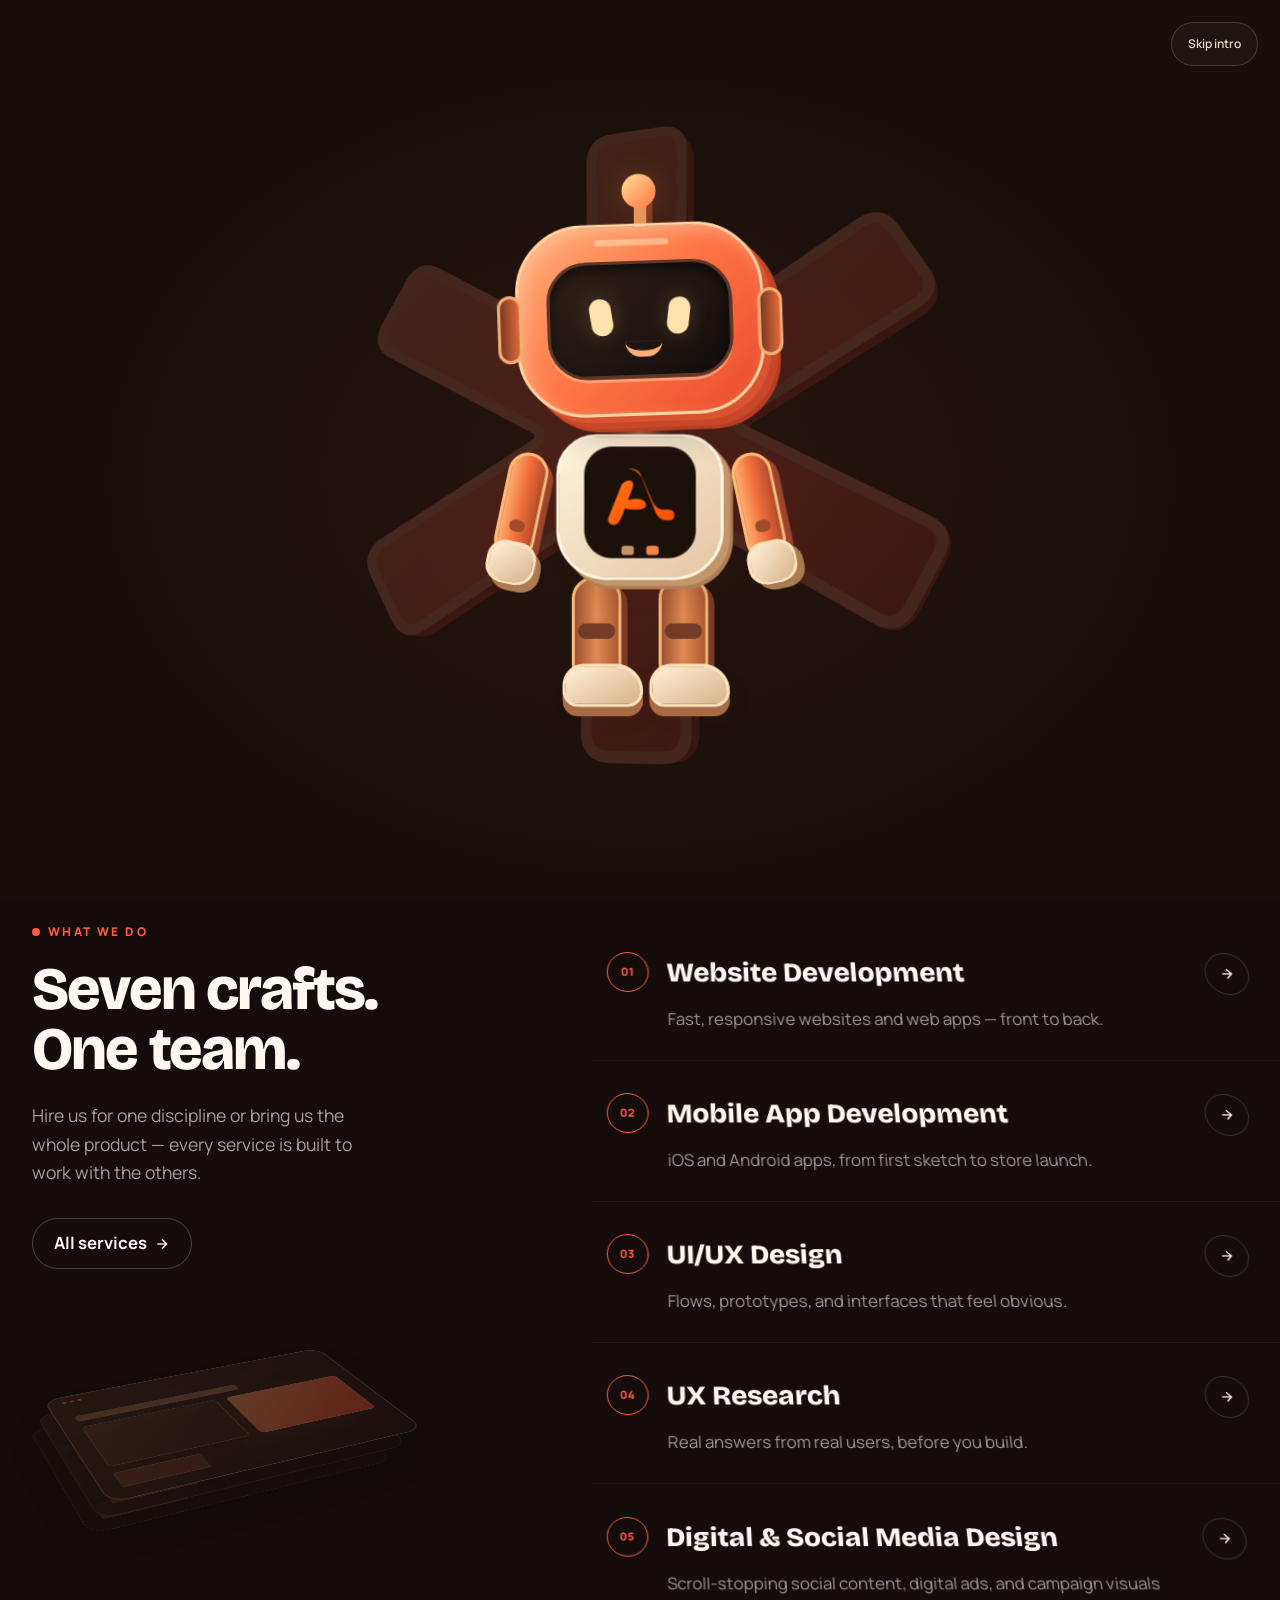
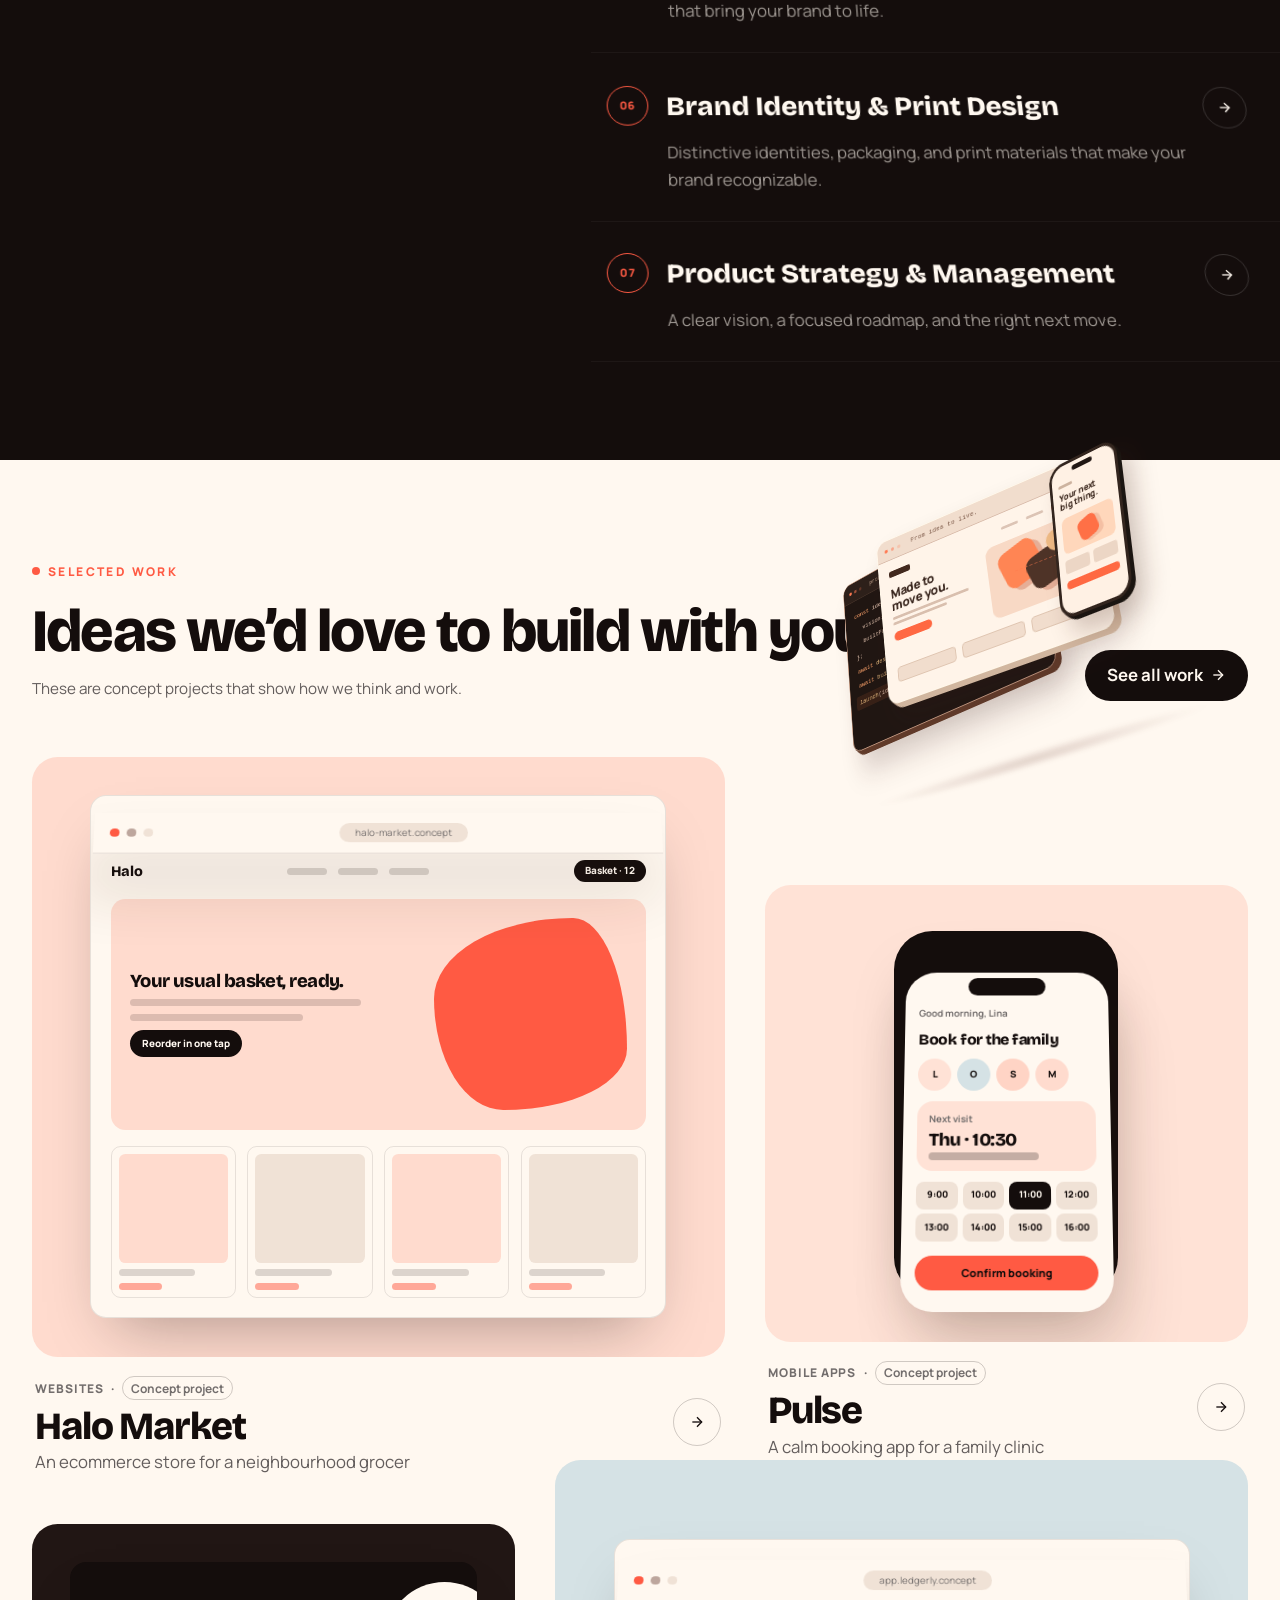
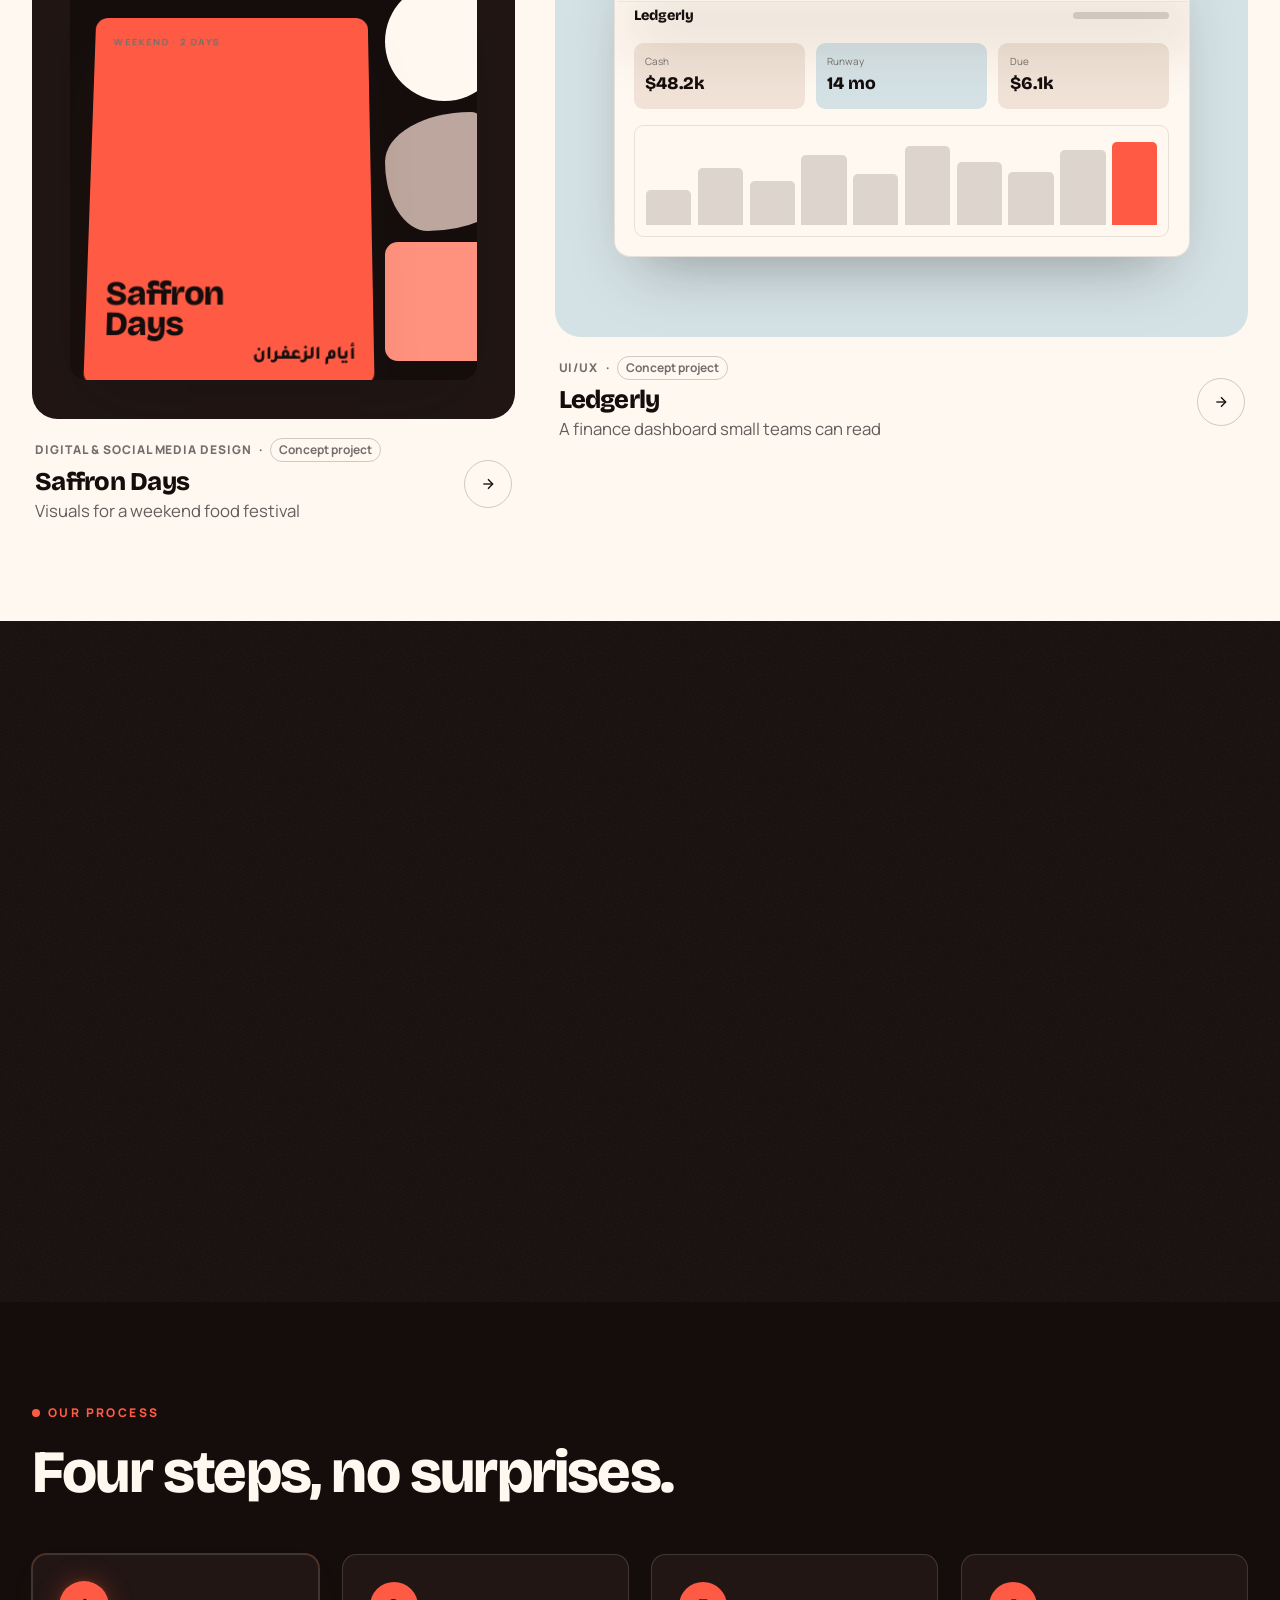
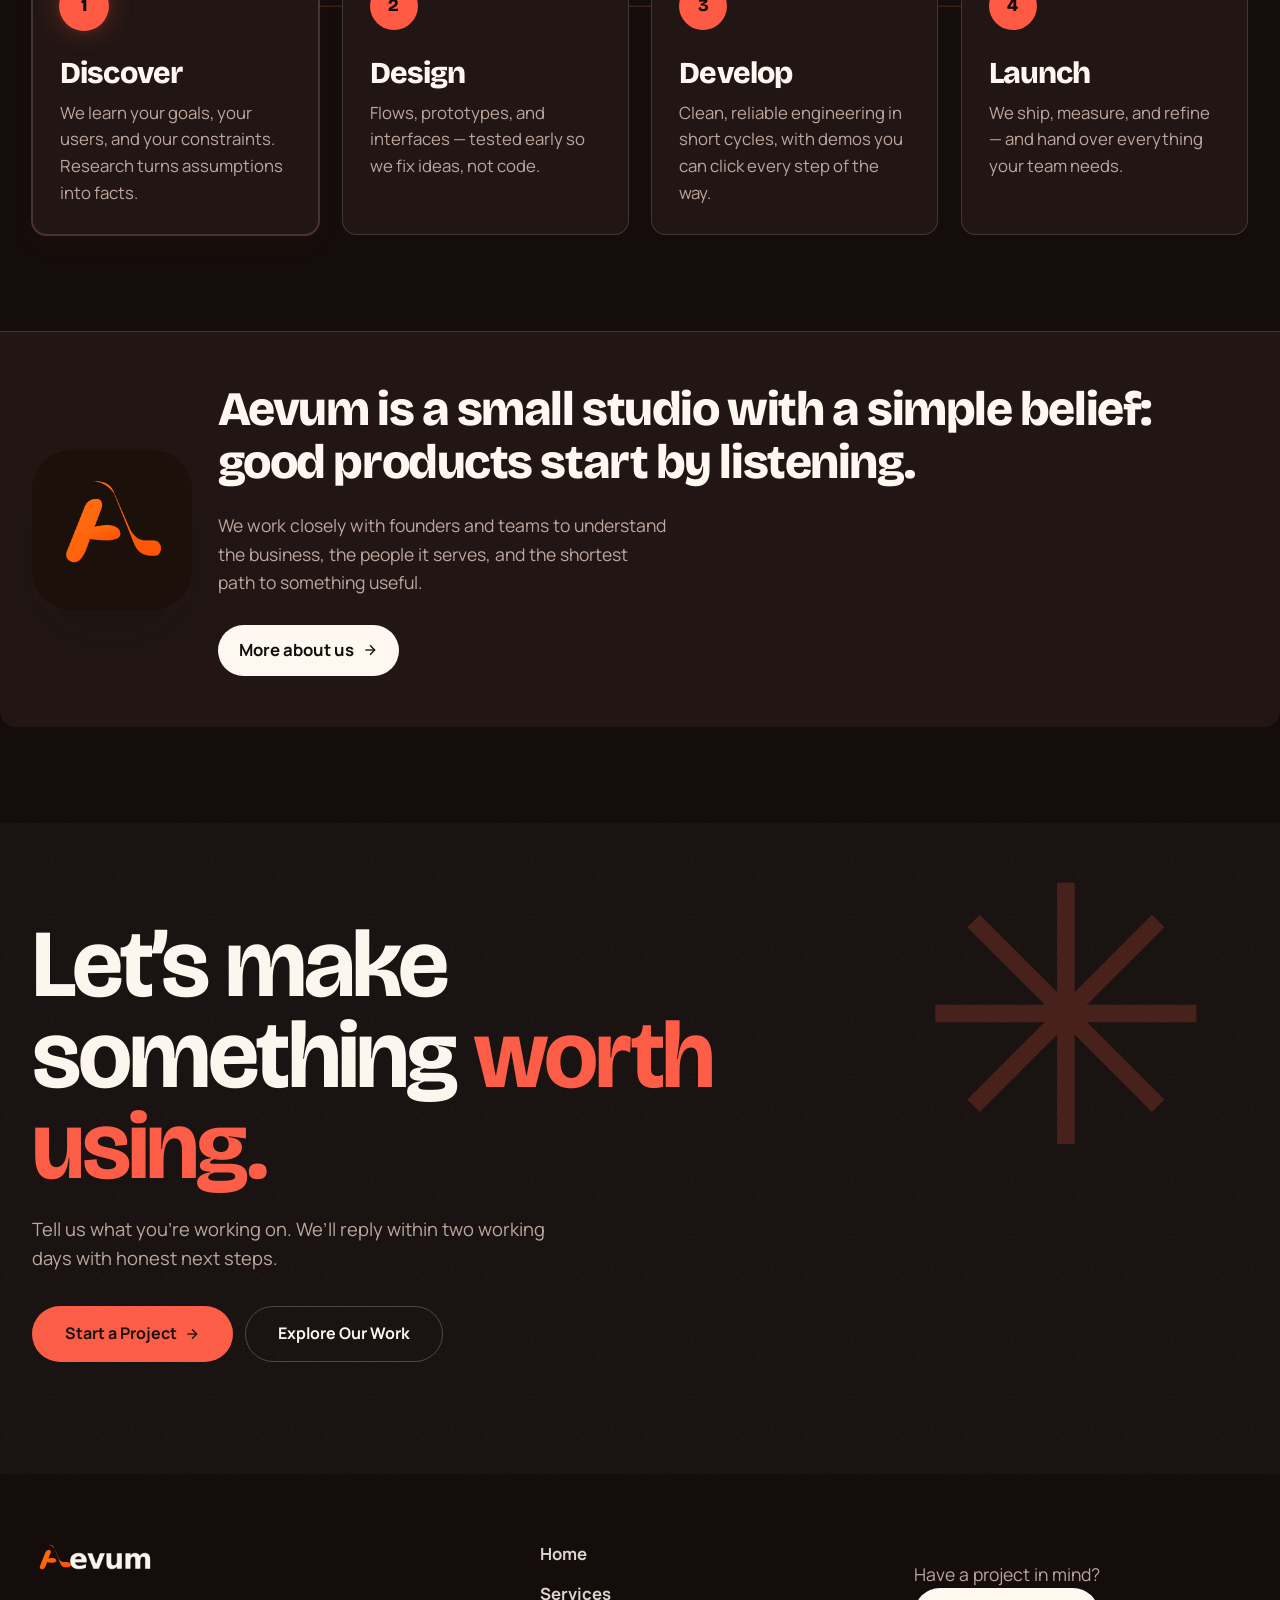
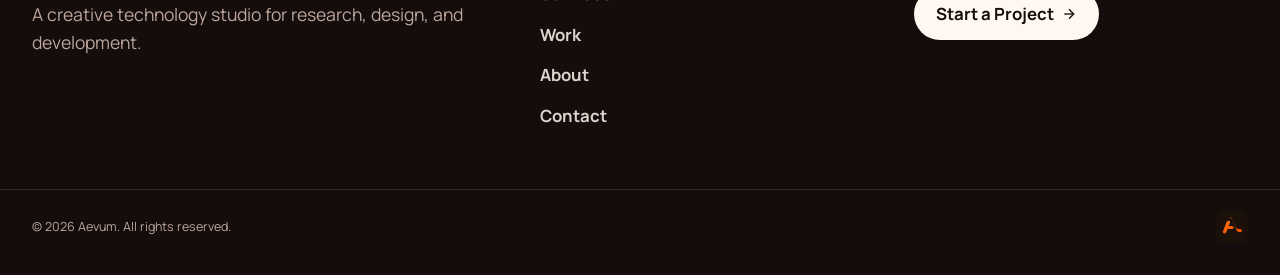
==== commit 0f0492f2: "update" ====
--- a/pages/index/index.html
+++ b/pages/index/index.html
@@ -9,7 +9,7 @@
 <link rel="icon" href="../images/favicon.png">
 <link rel="preconnect" href="https://fonts.googleapis.com">
 <link rel="preconnect" href="https://fonts.gstatic.com" crossorigin>
-<link href="https://fonts.googleapis.com/css2?family=Alexandria:wght@500;700;800&family=Bricolage+Grotesque:opsz,wght@12..96,500;12..96,700;12..96,800&family=IBM+Plex+Sans+Arabic:wght@400;500;600;700&family=Manrope:wght@400;500;600;700;800&display=swap" rel="stylesheet">
+<link href="https://fonts.googleapis.com/css2?family=Tajawal:wght@400;500;700;800&family=Bricolage+Grotesque:opsz,wght@12..96,500;12..96,700;12..96,800&family=Manrope:wght@400;500;600;700;800&display=swap" rel="stylesheet">
 <link rel="stylesheet" href="index.css">
 <link rel="stylesheet" href="../shared/page-scenes.css">
 <link rel="stylesheet" href="../shared/page-walker.css">
@@ -24,6 +24,7 @@
   <div class="wrap header-bar">
     <a class="logo" href="index.html" aria-label="Aevum — home"><img src="../images/logo.png" alt="Aevum" width="480" height="120"></a>
     <nav class="nav" aria-label="Main">
+      <a href="index.html" aria-current="page" data-en="Home" data-ar="الرئيسية">Home</a>
       <a href="../services/services.html" data-en="Services" data-ar="الخدمات">Services</a>
       <a href="../work/work.html" data-en="Work" data-ar="أعمالنا">Work</a>
       <a href="../about/about.html" data-en="About" data-ar="من نحن">About</a>
@@ -39,6 +40,7 @@
     <button class="menu-btn" type="button" aria-expanded="false" aria-controls="mobile-menu" aria-label="Menu"><span></span></button>
   </div>
   <div class="wrap menu-panel" id="mobile-menu">
+    <a href="index.html" aria-current="page" data-en="Home" data-ar="الرئيسية">Home</a>
     <a href="../services/services.html" data-en="Services" data-ar="الخدمات">Services</a>
     <a href="../work/work.html" data-en="Work" data-ar="أعمالنا">Work</a>
     <a href="../about/about.html" data-en="About" data-ar="من نحن">About</a>
@@ -103,21 +105,21 @@
         <li class="reveal">
           <a class="service-row" href="../services/services.html#web">
             <span class="num">01</span>
-            <span><strong data-en="Website Development" data-ar="تطوير المواقع الإلكترونية">Website Development</strong><em data-en="Fast, responsive websites and web apps — front to back." data-ar="مواقع وتطبيقات ويب سريعة ومتجاوبة، من الواجهة حتى الخادم.">Fast, responsive websites and web apps — front to back.</em></span>
+            <span><strong data-en="Website Development" data-ar="تطوير المواقع الإلكترونية">Website Development</strong><em data-en="Fast, responsive websites and web apps — front to back." data-ar="مواقع وتطبيقات ويب سريعة ومتجاوبة، من الواجهة حتى الخادم.">Fast, responsive websites and web apps — front to back.</em></span>
             <span class="round-arrow"><span class="flip ico" aria-hidden="true"><svg viewBox="0 0 24 24" fill="none" stroke="currentColor" stroke-width="2"><path d="M5 12h14"/><path d="m12 5 7 7-7 7"/></svg></span></span>
           </a>
         </li>
         <li class="reveal d1">
           <a class="service-row" href="../services/services.html#mobile">
             <span class="num">02</span>
-            <span><strong data-en="Mobile App Development" data-ar="تطوير تطبيقات الجوال">Mobile App Development</strong><em data-en="iOS and Android apps, from first sketch to store launch." data-ar="تطبيقات iOS وأندرويد، من الفكرة الأولى حتى الإطلاق في المتاجر.">iOS and Android apps, from first sketch to store launch.</em></span>
+            <span><strong data-en="Mobile App Development" data-ar="تطوير تطبيقات الجوال">Mobile App Development</strong><em data-en="iOS and Android apps, from first sketch to store launch." data-ar="تطبيقات iOS وأندرويد، من الفكرة الأولى حتى الإطلاق في المتاجر.">iOS and Android apps, from first sketch to store launch.</em></span>
             <span class="round-arrow"><span class="flip ico" aria-hidden="true"><svg viewBox="0 0 24 24" fill="none" stroke="currentColor" stroke-width="2"><path d="M5 12h14"/><path d="m12 5 7 7-7 7"/></svg></span></span>
           </a>
         </li>
         <li class="reveal d2">
           <a class="service-row" href="../services/services.html#uiux">
             <span class="num">03</span>
-            <span><strong data-en="UI/UX Design" data-ar="تصميم واجهات وتجربة المستخدم">UI/UX Design</strong><em data-en="Flows, prototypes, and interfaces that feel obvious." data-ar="مسارات ونماذج وواجهات تبدو بديهية.">Flows, prototypes, and interfaces that feel obvious.</em></span>
+            <span><strong data-en="UI/UX Design" data-ar="تصميم الواجهات والتجربة">UI/UX Design</strong><em data-en="Flows, prototypes, and interfaces that feel obvious." data-ar="مسارات ونماذج وواجهات تبدو بديهية.">Flows, prototypes, and interfaces that feel obvious.</em></span>
             <span class="round-arrow"><span class="flip ico" aria-hidden="true"><svg viewBox="0 0 24 24" fill="none" stroke="currentColor" stroke-width="2"><path d="M5 12h14"/><path d="m12 5 7 7-7 7"/></svg></span></span>
           </a>
         </li>
@@ -158,7 +160,7 @@
       <div class="work-head reveal">
         <div>
           <p class="eyebrow"><i class="dot"></i><span data-en="Selected work" data-ar="أعمال مختارة">Selected work</span></p>
-          <h2 data-en="Ideas we’d love to build with you." data-ar="أفكار نتمنى أن نبنيها معك.">Ideas we’d love to build with you.</h2>
+          <h2 data-en="Ideas we’d love to build with you." data-ar="أفكار نتمنى بناءها معك.">Ideas we’d love to build with you.</h2>
           <p class="lede" data-en="These are concept projects that show how we think and work." data-ar="هذه مشاريع تجريبية توضح طريقة تفكيرنا وعملنا.">These are concept projects that show how we think and work.</p>
         </div>
         <a class="btn btn-dark" href="../work/work.html"><span data-en="See all work" data-ar="كل الأعمال">See all work</span><span class="flip ico" aria-hidden="true"><svg viewBox="0 0 24 24" fill="none" stroke="currentColor" stroke-width="2"><path d="M5 12h14"/><path d="m12 5 7 7-7 7"/></svg></span></a>
@@ -312,13 +314,13 @@
     <div class="wrap section">
       <div class="reveal">
         <p class="eyebrow"><i class="dot"></i><span data-en="How we work" data-ar="كيف نعمل">How we work</span></p>
-        <h2 class="wide" data-en="Research tells us why. Design shows how. Engineering makes it real." data-ar="البحث يخبرنا لماذا، والتصميم يرينا كيف، والهندسة تجعله حقيقة.">Research tells us why. Design shows how. Engineering makes it real.</h2>
+        <h2 class="wide" data-en="Research tells us why. Design shows how. Engineering makes it real." data-ar="البحث يخبرنا لماذا. التصميم يرينا كيف. الهندسة تجعله حقيقة.">Research tells us why. Design shows how. Engineering makes it real.</h2>
       </div>
       <div class="how-grid">
         <article class="reveal">
           <div class="step-no">01</div>
           <h3 data-en="Research" data-ar="البحث">Research</h3>
-          <p data-en="We start with real people. Interviews and testing uncover what users need — and what they’ll ignore." data-ar="نبدأ بأشخاص حقيقيين؛ فالمقابلات والاختبارات تكشف ما يحتاجه المستخدمون وما سيتجاهلونه.">We start with real people. Interviews and testing uncover what users need — and what they’ll ignore.</p>
+          <p data-en="We start with real people. Interviews and testing uncover what users need — and what they’ll ignore." data-ar="نبدأ بأشخاص حقيقيين؛ فالمقابلات والاختبارات تكشف ما يحتاجه المستخدمون وما سيتجاهلونه.">We start with real people. Interviews and testing uncover what users need — and what they’ll ignore.</p>
         </article>
         <article class="reveal d2">
           <div class="step-no">02</div>
@@ -396,6 +398,7 @@
       <p class="lede" data-en="A creative technology studio for research, design, and development." data-ar="استوديو تقنية إبداعي للبحث والتصميم والتطوير.">A creative technology studio for research, design, and development.</p>
     </div>
     <nav aria-label="Footer">
+      <a href="index.html" aria-current="page" data-en="Home" data-ar="الرئيسية">Home</a>
       <a href="../services/services.html" data-en="Services" data-ar="الخدمات">Services</a>
       <a href="../work/work.html" data-en="Work" data-ar="أعمالنا">Work</a>
       <a href="../about/about.html" data-en="About" data-ar="من نحن">About</a>
@@ -414,6 +417,7 @@
 <script src="index.js"></script>
 <script src="../shared/page-scenes.js"></script>
 <script src="../shared/page-walker.js"></script>
+<script src="../shared/mobile-menu.js"></script>
 <script src="../shared/logo-word-drips.js"></script>
 <script src="../shared/studio-intro.js"></script>
 </body>
--- a/pages/index/index.css
+++ b/pages/index/index.css
@@ -13,8 +13,8 @@
   --line-strong: oklch(100% 0 0 / 22%);
   --line-dark: oklch(100% 0 0 / 12%);
   --max: 80rem;
-  --font: Manrope, "IBM Plex Sans Arabic", system-ui, sans-serif;
-  --display: "Bricolage Grotesque", Alexandria, system-ui, sans-serif;
+  --font: Manrope, Tajawal, system-ui, sans-serif;
+  --display: "Bricolage Grotesque", Tajawal, system-ui, sans-serif;
   --ease: cubic-bezier(0.22, 1, 0.36, 1);
   --shadow-float: 0 30px 60px -25px color-mix(in oklab, var(--espresso) 35%, transparent);
   --shadow-glow: 0 18px 40px -14px color-mix(in oklab, var(--primary) 60%, transparent);
@@ -45,7 +45,7 @@
   padding: 0.5rem 1rem; border-radius: 999px;
 }
 .skip:focus { transform: none; }
-.wrap { width: min(var(--max), 100%); margin-inline: auto; padding-inline: 1.25rem; }
+.wrap { width: min(var(--max), 100%); margin-inline: auto; padding-inline: 2.5rem; }
 .site-header {
   position: sticky; top: 0; z-index: 30;
   background: transparent;
@@ -159,14 +159,21 @@
 .sticky-title .btn { margin-top: 2rem; width: fit-content; }
 .service-list { border-top: 0; }
 .service-row {
-  display: grid; grid-template-columns: 3rem minmax(0, 1fr) auto; gap: 1rem; align-items: center;
+  display: grid; grid-template-columns: 2.6rem minmax(0, 1fr) auto; gap: 1rem 1.15rem; align-items: start;
   padding: 1.75rem 0; border-bottom: 1px solid oklch(100% 0 0 / 8%);
 }
 @media (min-width: 640px) { .service-row { padding-inline: 1rem; } }
 .service-row:hover { background: var(--espresso-soft); }
 .service-row strong { display: block; font-family: var(--display); font-size: clamp(1.5rem, 2.2vw, 1.9rem); font-weight: 800; }
-.service-row em { display: block; font-style: normal; color: color-mix(in oklab, var(--cream) 58%, transparent); margin-top: 0.25rem; }
-.num { color: var(--primary); font-weight: 800; font-size: 0.85rem; }
+.service-row em { display: block; font-style: normal; color: color-mix(in oklab, var(--cream) 58%, transparent); margin-top: 0.7rem; line-height: 1.65; }
+.num {
+  display: grid; place-items: center;
+  width: 2.6rem; height: 2.6rem;
+  border: 1px solid var(--primary); border-radius: 999px;
+  color: var(--primary); font-weight: 800; font-size: 0.72rem;
+  letter-spacing: 0.04em;
+}
+.service-row .round-arrow { margin-top: 0.05rem; }
 .round-arrow {
   display: grid; place-items: center; width: 2.75rem; height: 2.75rem; flex-shrink: 0;
   border-radius: 999px; border: 1px solid oklch(100% 0 0 / 15%);
@@ -364,6 +371,30 @@
 @keyframes marquee-rtl { to { transform: translateX(50%); } }
 @keyframes spin { to { transform: rotate(360deg); } }
 
+@media (max-width: 639px) {
+  .wrap { padding-inline: 2.5rem; }
+  .section { padding: 4rem 0; }
+  .split { gap: 2rem; }
+  .sticky-title h2 { max-width: none; font-size: clamp(2.25rem, 10vw, 2.75rem); line-height: 1.2; }
+  .service-row { grid-template-columns: 2.6rem minmax(0, 1fr) 2.75rem; gap: 0.85rem 0.95rem; padding-block: 1.5rem; }
+  .service-row strong { font-size: clamp(1.35rem, 6.4vw, 1.7rem); line-height: 1.08; }
+  .service-row em { margin-top: 0.85rem; }
+  .eyebrow { letter-spacing: 0.12em; align-items: flex-start; max-width: 100%; }
+  .eyebrow span { white-space: normal; line-height: 1.45; }
+  .hero h1 .display { font-size: clamp(3.4rem, 18vw, 4.4rem); }
+  .hero h1 .sub { font-size: clamp(1.85rem, 8vw, 2.4rem); margin-top: 0.9rem; }
+  .hero .lede { font-size: 1rem; }
+  .hero .actions { display: grid; width: 100%; gap: 0.7rem; }
+  .hero .actions .btn { width: 100%; justify-content: center; }
+  .work-head { display: grid; gap: 1.25rem; align-items: start; }
+  .work-head h2 { font-size: clamp(2.25rem, 10vw, 2.75rem); line-height: 1.2; }
+  .work-head .btn { width: fit-content; }
+  .how-grid article { padding: 1.5rem 0; }
+  .process { gap: 1.25rem; }
+  .about-band { padding: 1.5rem; }
+  .marquee-track span { font-size: 1.25rem; }
+}
+
 @media (min-width: 900px) {
   .nav, .tools { display: flex; }
   .menu-btn { display: none; }
--- a/pages/shared/logo-word-drips.css
+++ b/pages/shared/logo-word-drips.css
@@ -7,7 +7,7 @@
 .logo-paint-ink{position:absolute;inset:-14px -18px;display:block;filter:drop-shadow(0 4px 3px #170c0824)}
 .logo-paint-ink svg{display:block;width:100%;height:100%;overflow:visible}
 .logo-paint-word{position:absolute;inset:0;display:flex;align-items:center;justify-content:center;color:#24130c;font:800 13px/1.2 Manrope,sans-serif;letter-spacing:.01em;white-space:nowrap;animation:paint-reveal 3s ease both}
-.logo-paint-event[lang=ar] .logo-paint-word{font-family:'IBM Plex Sans Arabic',sans-serif;font-size:16px;letter-spacing:0;direction:rtl}
+.logo-paint-event[lang=ar] .logo-paint-word{font-family:Tajawal,sans-serif;font-size:16px;letter-spacing:0;direction:rtl}
 .logo-paint-splash{position:absolute;left:var(--dx);top:var(--fall);width:5px;height:6px;background:var(--a-orange);border-radius:50%;animation:paint-splash 3s linear both}
 @keyframes paint-fall{0%{opacity:0;transform:scale(.4,.3)}18%{opacity:1;transform:translate(0,1px) scale(.85,1.2)}40%{transform:translate(calc(var(--dx) * .08),8px) scale(.7,1.65)}90%{opacity:1;transform:translate(calc(var(--dx) * .85),calc(var(--fall) * .8)) scale(.8,1.45)}99%{opacity:1;transform:translate(var(--dx),var(--fall)) scale(1.4,.45)}100%{opacity:0;transform:translate(var(--dx),var(--fall)) scale(2,0)}}
 @keyframes paint-land{0%,30%{opacity:0;transform:scale(.07,.08)}32%{opacity:1;transform:scale(.35,.24)}36%{opacity:1;transform:scale(1.11,.83)}41%{transform:scale(.97,1.04)}46%,83%{opacity:1;transform:scale(1)}100%{opacity:0;transform:scale(1.035,.98)}}
--- a/pages/shared/mobile-refinement.css
+++ b/pages/shared/mobile-refinement.css
@@ -1,8 +1,55 @@
+/* Arabic needs connected letters, no Latin tracking, and room between lines. */
+[dir="rtl"]{
+  --font:Tajawal,Manrope,system-ui,sans-serif;
+  --display:Tajawal,system-ui,sans-serif;
+}
+[dir="rtl"] h1,
+[dir="rtl"] h2,
+[dir="rtl"] h3,
+[dir="rtl"] .display,
+[dir="rtl"] .font-display,
+[dir="rtl"] .service-row strong,
+[dir="rtl"] .menu-panel>a,
+[dir="rtl"] .marquee-track span{
+  letter-spacing:0;
+  line-height:1.28;
+}
+[dir="rtl"] .section h2,
+[dir="rtl"] .surface-light h2,
+[dir="rtl"] .surface-dark h2,
+[dir="rtl"] .cta h2,
+[dir="rtl"] .hero h1 .sub{
+  line-height:1.25;
+}
+[dir="rtl"] .eyebrow,
+[dir="rtl"] .meta,
+[dir="rtl"] .help strong,
+[dir="rtl"] .tiny.up{
+  letter-spacing:0;
+  text-transform:none;
+}
+[dir="rtl"] .lede,
+[dir="rtl"] .service-row em,
+[dir="rtl"] .how-grid p{
+  line-height:1.85;
+}
+[dir="rtl"] .sticky-title h2,
+[dir="rtl"] .cta h2{
+  max-width:none;
+}
+[dir="rtl"] #main h1,
+[dir="rtl"] #main h2,
+[dir="rtl"] #main h3{
+  overflow-wrap:normal;
+  word-break:normal;
+}
+
 /* Compact layouts retain the desktop art direction without competing with content. */
 @media(max-width:899px){
  html,body{max-width:100%;overflow-x:clip}
  #main{min-width:0}
  #main h1,#main h2,#main h3{overflow-wrap:break-word}
+ [dir="rtl"] #main h1,[dir="rtl"] #main h2,[dir="rtl"] #main h3{overflow-wrap:normal;word-break:normal}
  .scene-hero-copy{transform:none!important}
  .scene-service{transform:none!important}
  .scene-screen{transform:none!important;will-change:auto;box-shadow:0 10px 22px #42200e15!important}
@@ -11,14 +58,69 @@
  .scene-workstation,[dir=rtl] .scene-workstation{position:relative;inset:auto;width:250px;height:160px;margin:30px auto 0;perspective:850px;z-index:1}
  .workstation-scale{transform:scale(.52);transform-origin:0 0;margin-left:26px;top:10px}
  .scene-work-section>div:not(.scene-workstation){padding-top:24px}
- body:has(.menu-btn[aria-expanded=true]){overflow:hidden}
+ .site-header{position:sticky;top:0}
+ .site-header:has(.menu-btn[aria-expanded=true]){z-index:40}
+ #mobile-menu.is-open{
+  position:fixed;
+  top:5rem;
+  left:0;
+  right:0;
+  bottom:0;
+  z-index:39;
+  display:grid!important;
+  align-content:start;
+  width:100%;
+  max-width:none;
+  height:auto;
+  margin:0;
+  background:#170f0c!important;
+  opacity:1!important;
+  animation:none!important;
+  isolation:isolate;
+  overscroll-behavior:contain;
+  overflow:auto;
+  padding-bottom:max(28px,env(safe-area-inset-bottom));
+ }
+ #mobile-menu.is-open>a{
+  font-size:clamp(26px,7.7vw,36px)!important;
+  line-height:1.35!important;
+  padding-block:18px!important;
+  min-height:64px;
+  display:flex;
+  align-items:center;
+ }
+ #mobile-menu.is-open>.menu-tools{
+  display:flex;
+  align-items:center;
+  justify-content:space-between;
+  gap:12px;
+  margin-top:auto;
+  padding-top:12px;
+ }
  body:has(.menu-btn[aria-expanded=true]) #aevum-page-walker,
  body:has(.menu-btn[aria-expanded=true]) #aevum-logo-word-drips{visibility:hidden!important}
  #aevum-page-walker{transition:opacity .18s}
 }
 @media(max-width:639px){
- .studio-hero .btn-lg{min-height:48px}
+ [dir="rtl"] .section h2,
+ [dir="rtl"] .surface-light h2,
+ [dir="rtl"] .surface-dark h2{
+  font-size:clamp(1.9rem,8vw,2.45rem);
+  line-height:1.32;
+ }
+ [dir="rtl"] .service-row strong{line-height:1.32}
+ .wrap{padding-inline:2.5rem}
+ .studio-hero .hero-inner,.hero-inner{padding-block:2.75rem 3.5rem}
+ .studio-hero .btn-lg,.studio-hero .brand-button{min-height:48px}
+ #main>section:not(.studio-hero):not(.hero):not(.cta):not(.surface-light){padding-block:64px}
+ .scene-work-section>div:not(.scene-workstation){padding-bottom:64px}
+ .page-hero{padding-block:2.5rem 1.5rem}
+ .page-hero h1{font-size:clamp(2.25rem,11vw,3.25rem);line-height:1.12}
+ .cta h2{font-size:clamp(2.4rem,12vw,3.5rem);max-width:none}
+ .footer-grid{gap:2rem}
+ .legal{flex-wrap:wrap;gap:0.75rem}
  .logo-paint-drop{width:12px;height:20px;left:-6px;top:-14px}
+ .logo-paint-puddle{height:42px;margin-top:-18px}
  .logo-paint-event[data-landing-clear=false] .logo-paint-puddle,.logo-paint-event[data-landing-clear=false] .logo-paint-splash{display:none}
  .logo-paint-ink{inset:-9px -9px}
  .logo-paint-word{font-size:10px}
--- a/pages/shared/studio-intro.css
+++ b/pages/shared/studio-intro.css
@@ -17,9 +17,9 @@
 .intro-stage .leg-left{animation:intro-walk-left .24s 6 alternate ease-in-out;transform:rotateX(0)}
 .intro-stage .leg-right{animation:intro-walk-right .24s 6 alternate ease-in-out;transform:rotateX(0)}
 .intro-stage .walker-eye{animation:intro-blink 2.4s ease both}
-.intro-greeting{position:absolute;left:calc(50% + min(24vw,190px));top:25%;font:800 clamp(32px,6vw,68px)/1.1 Manrope,'IBM Plex Sans Arabic',sans-serif;letter-spacing:-.04em;color:#FB563A;opacity:0;white-space:nowrap;z-index:5}
+.intro-greeting{position:absolute;left:calc(50% + min(24vw,190px));top:25%;font:800 clamp(32px,6vw,68px)/1.1 Manrope,Tajawal,sans-serif;letter-spacing:-.04em;color:#FB563A;opacity:0;white-space:nowrap;z-index:5}
 #aevum-studio-intro[data-ready=true] .intro-greeting{animation:intro-hello 1.8s 1.6s ease both}
-.intro-skip{position:absolute;top:max(22px,env(safe-area-inset-top));right:22px;min-height:44px;padding:10px 16px;border:1px solid #e8c5ac35;border-radius:30px;background:#ffffff08;color:#ebd4c1;font:600 12px/1.2 Manrope,'IBM Plex Sans Arabic',sans-serif;cursor:pointer;z-index:5}
+.intro-skip{position:absolute;top:max(22px,env(safe-area-inset-top));right:22px;min-height:44px;padding:10px 16px;border:1px solid #e8c5ac35;border-radius:30px;background:#ffffff08;color:#ebd4c1;font:600 12px/1.2 Manrope,Tajawal,sans-serif;cursor:pointer;z-index:5}
 .intro-skip:focus-visible{outline:2px solid #FB563A;outline-offset:4px}
 @keyframes intro-enter{from{transform:translate(calc(-50% - 75vw),-50%) scale(var(--intro-scale))}to{transform:translate(-50%,-50%) scale(var(--intro-scale))}}
 @keyframes intro-walk-left{from{transform:translateY(-4px) rotateZ(12deg)}to{transform:translateY(0) rotateZ(-10deg)}}
